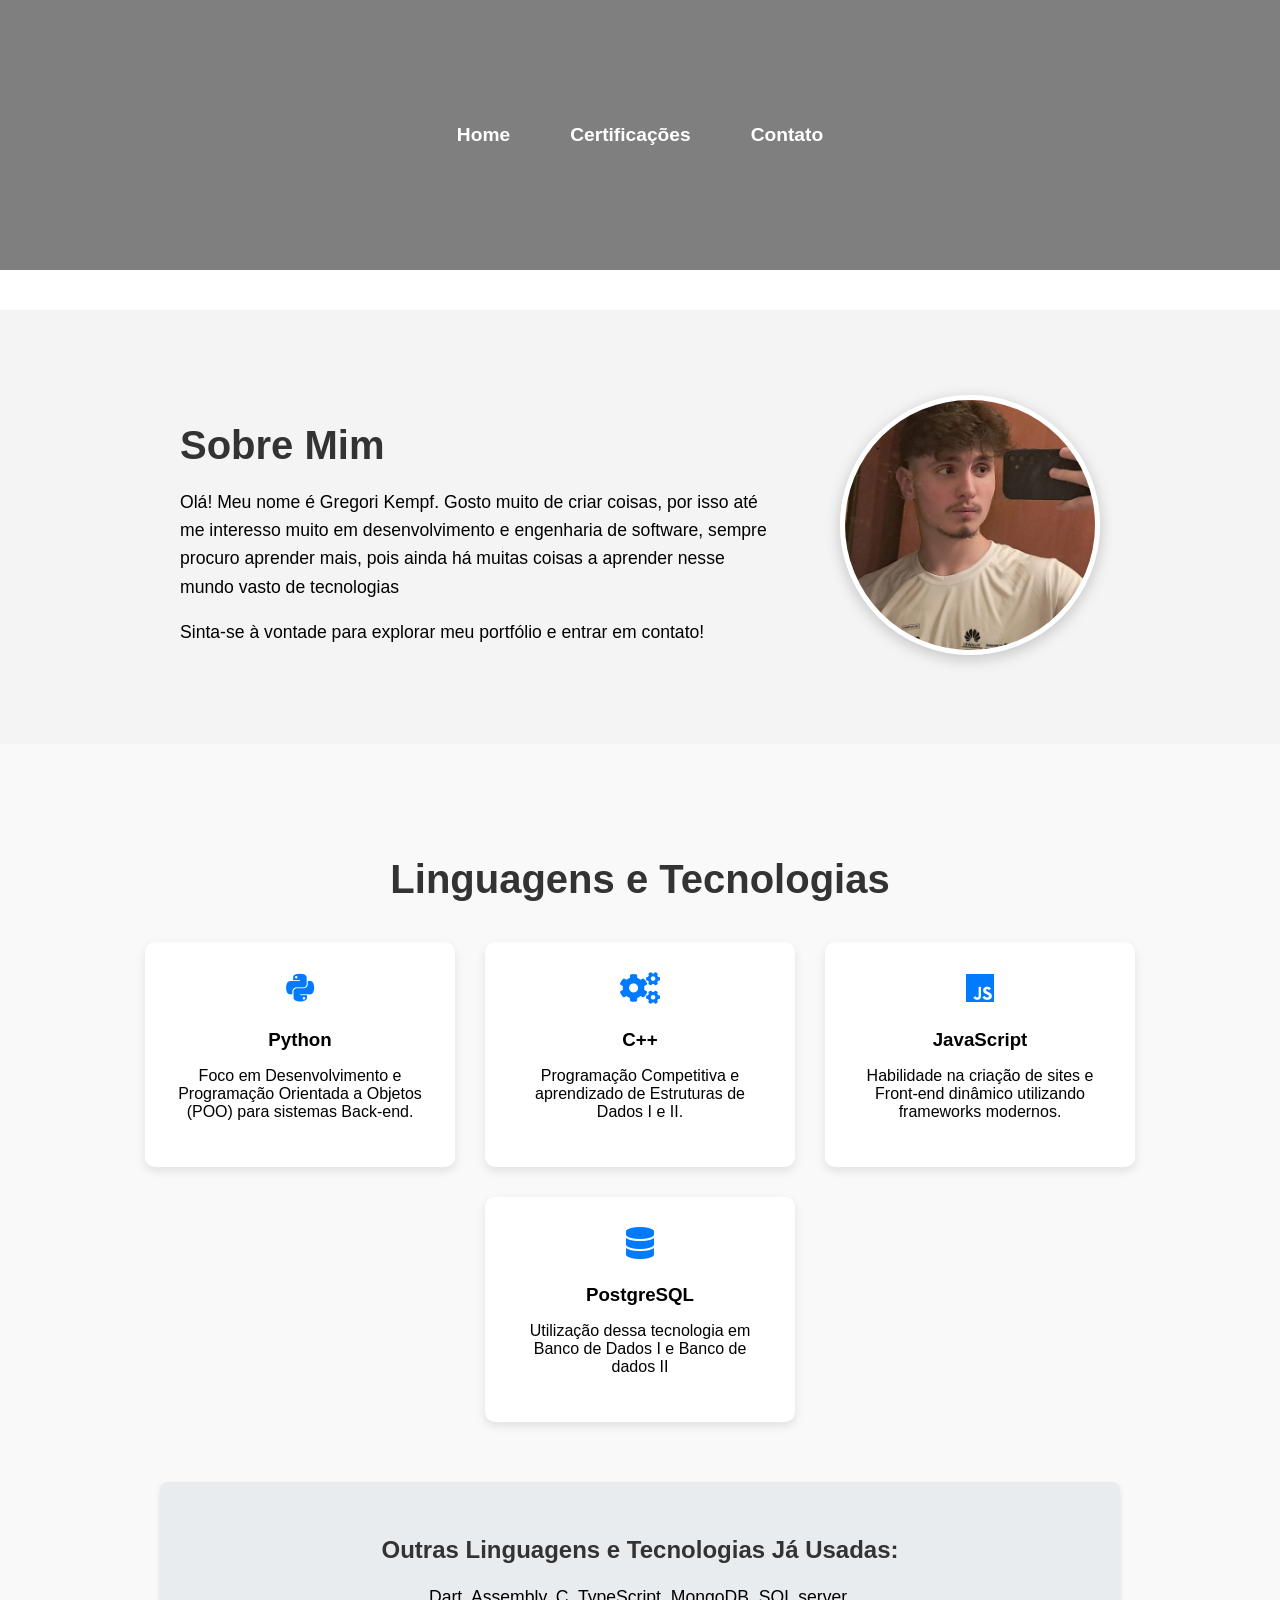
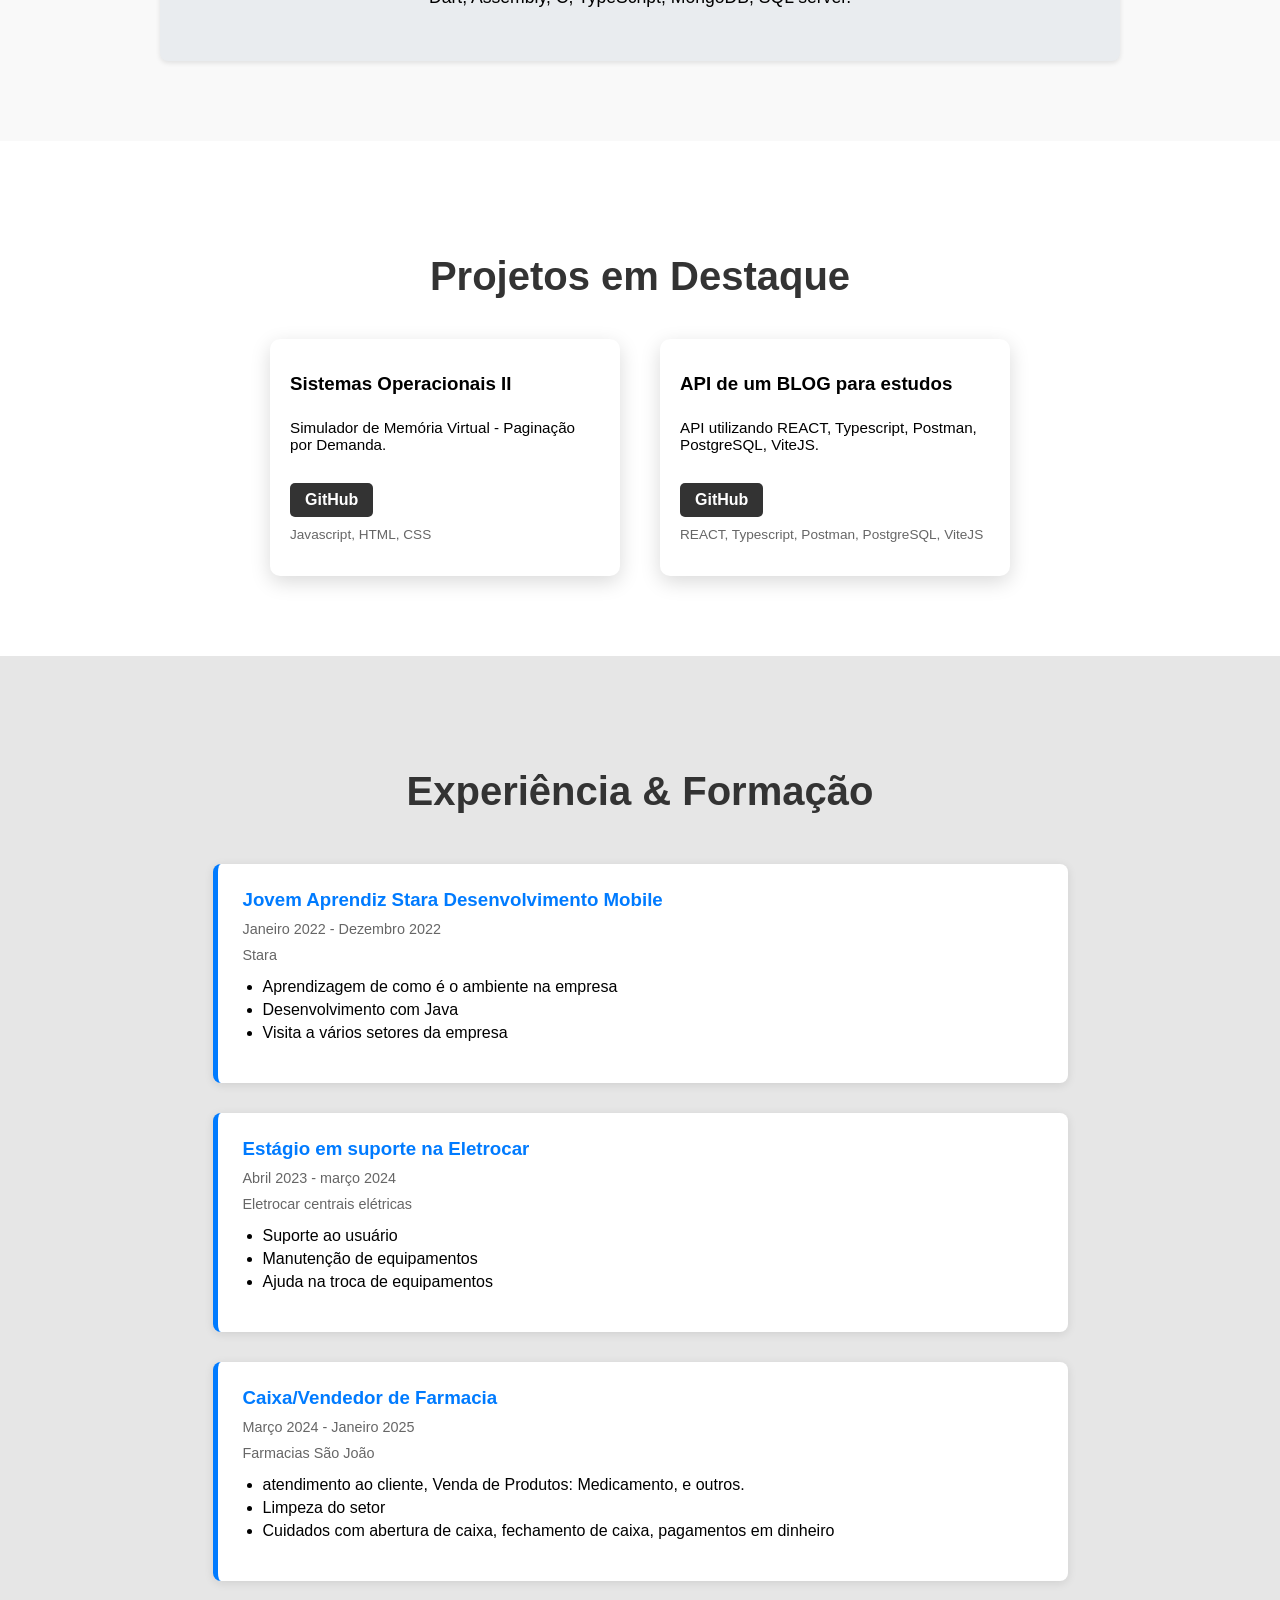
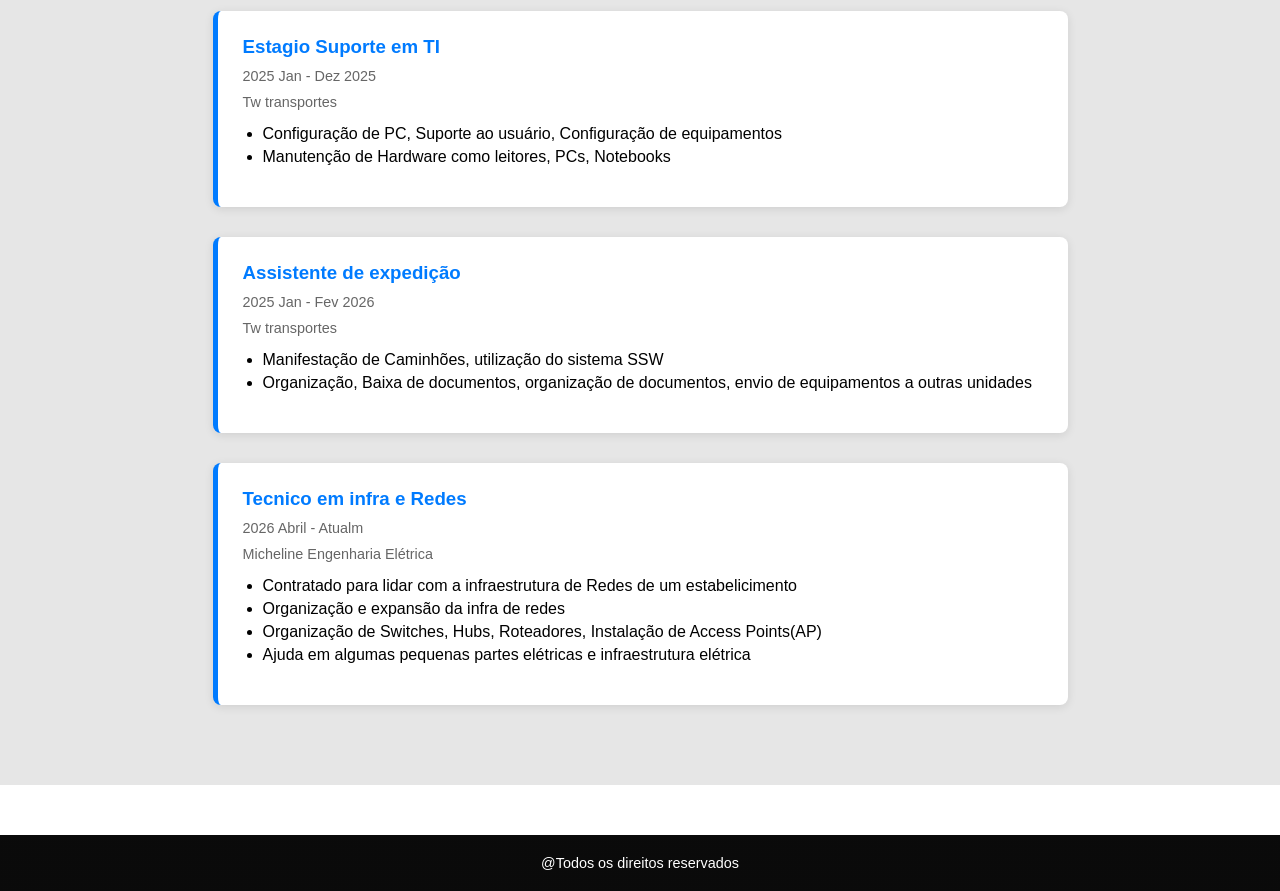
==== index.html @ 647cdd73 "Atualização do currículo" ====
<!DOCTYPE html>
<html lang="pt-br">
<head>
    <meta charset="UTF-8">
    <meta name="viewport" content="width=device-width, initial-scale=1.0">
    <link rel="stylesheet" href="style.css">
    <link rel="stylesheet" href="https://cdnjs.cloudflare.com/ajax/libs/font-awesome/5.15.4/css/all.min.css">
    <title>Gregori Kempf</title>
</head>
<body>
   <header>
    <a href="index.html">Home</a> 
    
    <a href="certificados.html">Certificações</a> 
    
    <a href="contato.html">Contato</a> 
</header>

        <section class="about-section">
        <div class="text-content">
            <h2>Sobre Mim</h2>
            <p>
                Olá! Meu nome é Gregori Kempf. Gosto muito de criar coisas, por isso até me interesso muito em desenvolvimento
                e engenharia de software, sempre procuro aprender mais, pois ainda há muitas coisas a aprender nesse mundo vasto de tecnologias
            </p>
            <p>
                Sinta-se à vontade para explorar meu portfólio e entrar em contato!
            </p>
        </div>
        <div class="image-content">
            <img src="images/me2.jpeg" alt="Foto de Gregori Kempf" class="profile-picture">
        </div>
        </section>



    <main>
        <main>
    <section id="skills-section">
    <h2>Linguagens e Tecnologias</h2>
    
    <div class="skills-grid">
        
        <div class="skill-card">
            <i class="fab fa-python fa-2x"></i>
            <h3>Python</h3>
            <p>Foco em Desenvolvimento e Programação Orientada a Objetos (POO) para sistemas Back-end.</p>
        </div>
        
        <div class="skill-card">
            <i class="fas fa-cogs fa-2x"></i> <h3>C++</h3>
            <p>Programação Competitiva e aprendizado de Estruturas de Dados I e II.</p>
        </div>
        
        <div class="skill-card">
            <i class="fab fa-js fa-2x"></i>
            <h3>JavaScript</h3>
            <p>Habilidade na criação de sites e Front-end dinâmico utilizando frameworks modernos.</p>
        </div>
        
        <div class="skill-card">
            <i class="fas fa-database fa-2x"></i>
            <h3>PostgreSQL</h3>
            <p>Utilização dessa tecnologia em Banco de Dados I e Banco de dados II</p>
        </div>
        
    </div>

    <div class="other-skills">
        <h3>Outras Linguagens e Tecnologias Já Usadas:</h3>
        <p>
            Dart, Assembly, C, TypeScript, MongoDB, SQL server.
        </p>
    </div>
    
</section>
    <section id="projects-section">
        <h2>Projetos em Destaque</h2>
        <div class="projects-container">
            <article class="project-card">
                
                <h3>Sistemas Operacionais II</h3>
                <p>Simulador de Memória Virtual - Paginação por Demanda.</p>
                <div class="project-links">
                    
                    <a href="https://github.com/GregKmpf/VirtualMemory_SO2.git" target="_blank" class="btn-repo">GitHub</a>
                </div>
                <p class="technologies">Javascript, HTML, CSS</p>
            </article>


            <article class="project-card">
                
                <h3>API de um BLOG para estudos</h3>
                <p>API utilizando REACT, Typescript, Postman, PostgreSQL, ViteJS.</p>
                <div class="project-links">

                    <a href="https://github.com/GregKmpf/Blog.git" target="_blank" class="btn-repo">GitHub</a>
                </div>
                <p class="technologies">REACT, Typescript, Postman, PostgreSQL, ViteJS</p>
            </article>



        </div>
    </section>

   <section id="experience-education">
    <h2>Experiência & Formação</h2>

    <div class="timeline">
        
        <div class="timeline-item">
            <h3>Jovem Aprendiz Stara Desenvolvimento Mobile</h3>
            <span class="period">Janeiro 2022 - Dezembro 2022</span>
            <span class="company">Stara</span>
            <ul>
                <li>Aprendizagem de como é o ambiente na empresa</li>
                <li>Desenvolvimento com Java</li>
                <li>Visita a vários setores da empresa</li>
            </ul>
        </div>

        <div class="timeline-item">
            <h3>Estágio em suporte na Eletrocar</h3>
            <span class="period">Abril 2023 - março 2024</span>
            <span class="company">Eletrocar centrais elétricas</span>
            <ul>
                <li>Suporte ao usuário</li>
                <li>Manutenção de equipamentos</li>
                <li>Ajuda na troca de equipamentos</li>
            </ul>
        </div>

        <div class="timeline-item">
            <h3>Caixa/Vendedor de Farmacia</h3>
            <span class="period">Março 2024 - Janeiro 2025</span>
            <span class="company">Farmacias São João</span>
            <ul>
                <li>atendimento ao cliente, Venda de Produtos: Medicamento, e outros.</li>
                <li>Limpeza do setor</li>
                <li>Cuidados com abertura de caixa, fechamento de caixa, pagamentos em dinheiro</li>
            </ul>
        </div>
        
        <div class="timeline-item">
            <h3>Estagio Suporte em TI</h3>
            <span class="period">2025 Jan - Dez 2025</span>
            <span class="company">Tw transportes</span>
            <ul>
                <li>Configuração de PC, Suporte ao usuário, Configuração de equipamentos</li>
                <li>Manutenção de Hardware como leitores, PCs, Notebooks</li>
            </ul>
        </div>

        <div class="timeline-item">
            <h3>Assistente de expedição</h3>
            <span class="period">2025 Jan - Fev 2026</span>
            <span class="company">Tw transportes</span>
            <ul>
                <li>Manifestação de Caminhões, utilização do sistema SSW</li>
                <li>Organização, Baixa de documentos, organização de documentos, envio de equipamentos a outras unidades</li>
            </ul>
        </div>
        <div class="timeline-item">
            <h3>Tecnico em infra e Redes</h3>
            <span class="period">2026 Abril - Atualm</span>
            <span class="company">Micheline Engenharia Elétrica</span>
            <ul>
                <li>Contratado para lidar com a infraestrutura de Redes de um estabelicimento</li>
                <li>Organização e expansão da infra de redes</li>
                <li>Organização de Switches, Hubs, Roteadores, Instalação de Access Points(AP)</li>
                <li>Ajuda em algumas pequenas partes elétricas e infraestrutura elétrica</li>
            </ul>
        </div>
        </div> 
    
        
    
        </section>
    <section id="footer">
         <p>@Todos os direitos reservados</p>

    </section>

    </main>
    </main>
</body>
</html>
---- style.css ----
/* Estilos gerais para a página */
body {
  margin: 0;
  padding: 0;
  font-family: sans-serif; /* Adicionado para uma fonte mais legível */
}

/* O header agora é o container da imagem */
header {
  /* Define a altura para 50% da altura da tela (viewport height) */
  height: 30vh;
  margin-bottom: 40px;

  /* As propriedades de imagem de fundo foram movidas para cá */
  background-image: linear-gradient(rgba(0, 0, 0, 0.5), rgba(0, 0, 0, 0.5)), url('./images/image1.jpg');
  background-size: cover;
  background-position: center;
  background-repeat: no-repeat;
  
  /* Usamos Flexbox para centralizar os links facilmente */
  display: flex;
  justify-content: center; /* Centraliza na horizontal */
  align-items: center;   /* Centraliza na vertical */
  gap: 30px; /* Adiciona um espaço entre os links */
}

/* Estilo para dar DESTAQUE aos links dentro do header */
header a {
  color: white; /* Branco tem mais contraste com o fundo escuro */
  text-decoration: none; /* Remove o sublinhado padrão */
  font-size: 1.2rem; /* Aumenta o tamanho da fonte */
  font-weight: bold; /* Deixa o texto em negrito */
  padding: 10px 15px; /* Adiciona espaçamento interno para facilitar o clique */
  border-radius: 5px; /* Arredonda as bordas */
  transition: background-color 0.3s ease; /* Efeito suave para o hover */
}

/* Efeito ao passar o mouse sobre o link */
header a:hover {
  background-color: rgba(255, 255, 255, 0.2); /* Cria um leve destaque no fundo */
}

/*----------------------------------------*\

/* --- Seção Sobre Mim --- */

.about-section {
  display: flex; /* ATIVA O FLEXBOX: cria o layout de colunas */
  align-items: center; /* Alinha o texto e a imagem verticalmente no centro */
  justify-content: center; /* Centraliza o conteúdo na página */
  gap: 60px; /* Espaço entre o texto e a imagem */
  
  padding: 80px 40px; /* Espaçamento interno (cima/baixo e lados) */
  background-color: #f4f4f4; /* Uma cor de fundo suave para a seção */
  max-width: 1200px; /* Largura máxima para não ficar muito largo em telas grandes */
  margin: 0 auto; /* Centraliza a seção na tela */
}

/* Coluna da esquerda (texto) */
.text-content {
  flex: 1; /* Permite que a coluna de texto cresça e ocupe o espaço disponível */
  max-width: 600px; /* Largura máxima para o texto não ficar muito longo */
}

.text-content h2 {
  font-size: 2.5rem; /* Tamanho grande para o título */
  margin-bottom: 20px; /* Espaço abaixo do título */
}

.text-content p {
  font-size: 1.1rem; /* Tamanho de fonte confortável para leitura */
  line-height: 1.6; /* Espaçamento entre as linhas */
}

/* Coluna da direita (imagem) */
.image-content {
  flex-shrink: 0; /* Impede que a imagem encolha */
}

/* O estilo que cria o CÍRCULO */
.profile-picture {
  width: 250px;  /* Largura da imagem */
  height: 250px; /* Altura da imagem (igual à largura para formar um quadrado) */
  
  border-radius: 50%; /* A MÁGICA: transforma o quadrado em um círculo perfeito */
  
  object-fit: cover; /* Garante que a foto preencha o círculo sem distorcer */
  
  border: 5px solid white; /* Borda branca para destacar a foto */
  box-shadow: 0 4px 15px rgba(0, 0, 0, 0.2); /* Sombra suave para dar profundidade */
}


/* --- Responsividade para Celulares --- */
/* Quando a tela for menor que 768px (tablets e celulares) */
@media (max-width: 768px) {
  .about-section {
    flex-direction: column; /* As colunas ficam uma em cima da outra */
    text-align: center; /* Centraliza o texto */
    gap: 40px;
  }
}


/* --- Estilos Comuns para Seções Principais --- */
#skills-section,
#projects-section,
#experience-education {
    padding: 80px 40px;
    max-width: 1200px;
    margin: 0 auto;
    text-align: center; /* Centraliza títulos e alguns elementos */
}

h2 {
    font-size: 2.5rem;
    margin-bottom: 40px;
    color: #333;
}

/* Cor de fundo diferente para melhor contraste */
#skills-section {
    background-color: #f9f9f9; 
}
#experience-education {
    background-color: #e6e6e6;
}



/* --- Seção de Habilidades --- */
.skills-grid {
    display: flex;
    flex-wrap: wrap; /* Permite que os cards quebrem a linha */
    justify-content: center;
    gap: 30px;
}

.skill-card {
    background-color: white;
    padding: 30px;
    border-radius: 10px;
    box-shadow: 0 4px 10px rgba(0, 0, 0, 0.1);
    width: 250px;
    transition: transform 0.3s ease;
}

.skill-card:hover {
    transform: translateY(-5px); /* Efeito sutil ao passar o mouse */
}

.skill-card i {
    color: #007bff; /* Cor de destaque para os ícones */
    margin-bottom: 15px;
}

.skill-card h3 {
    margin: 10px 0;
}



/* --- Seção de Projetos --- */
.projects-container {
    display: flex;
    justify-content: center;
    gap: 40px;
    flex-wrap: wrap;
}

.project-card {
    background-color: white;
    border-radius: 10px;
    box-shadow: 0 6px 20px rgba(0, 0, 0, 0.15);
    width: 350px;
    text-align: left;
    overflow: hidden; /* Garante que a imagem se ajuste ao raio */
}

.project-card img {
    width: 100%;
    height: 200px;
    object-fit: cover;
}

.project-card h3 {
    padding: 15px 20px 5px;
}

.project-card p {
    padding: 0 20px;
    font-size: 0.95rem;
}

.project-links {
    padding: 15px 20px;
    display: flex;
    gap: 15px;
}

.btn-demo, .btn-repo {
    text-decoration: none;
    padding: 8px 15px;
    border-radius: 5px;
    font-weight: bold;
    transition: background-color 0.3s ease;
}

.btn-demo {
    background-color: #007bff;
    color: white;
}

.btn-repo {
    background-color: #333;
    color: white;
}

.btn-demo:hover {
    background-color: #0056b3;
}
.btn-repo:hover {
    background-color: #555;
}

.technologies {
    font-size: 0.85rem !important;
    color: #666;
    margin-top: -5px;
    padding-bottom: 20px !important;
}



/* --- Seção de Experiência e Educação (Timeline) --- */
#experience-education h2 {
    margin-bottom: 50px;
}

.timeline {
    text-align: left;
    display: flex;
    flex-direction: column;
    align-items: center;
    gap: 30px;
    padding: 0 20px;
}

.timeline-item {
    background-color: white;
    padding: 25px;
    border-left: 5px solid #007bff; /* Linha de destaque */
    border-radius: 8px;
    box-shadow: 0 2px 10px rgba(0, 0, 0, 0.1);
    max-width: 800px;
    width: 100%;
}

.timeline-item h3 {
    margin: 0 0 10px 0;
    color: #007bff;
}

.timeline-item .period,
.timeline-item .company {
    display: block;
    font-size: 0.9rem;
    color: #666;
    margin-bottom: 10px;
}

.timeline-item ul {
    list-style: disc;
    padding-left: 20px;
    margin-top: 15px;
}

.timeline-item ul li {
    margin-bottom: 5px;
}

/* --- Ajustes de Responsividade para as Novas Seções --- */
@media (max-width: 768px) {
    /* Diminui o espaçamento em telas menores */
    #skills-section,
    #projects-section,
    #experience-education {
        padding: 60px 20px;
    }

    /* Permite que cards de habilidades fiquem em colunas simples */
    .skill-card {
        width: 100%; /* Ocupa a largura total */
    }

    /* Cards de projeto ficam em coluna simples */
    .projects-container {
        flex-direction: column;
        gap: 30px;
    }
    .project-card {
        width: 100%;
    }
}

/* --- Estilos do Rodapé --- */
#footer {
  width: 100%;
  /* CORRIGIDO: Use background-image para gradientes. */
  background-image: linear-gradient(rgba(0, 0, 0, 0.8), rgba(0, 0, 0, 0.8)); 
  
  /* Cor de fallback caso o gradiente não carregue */
  background-color: #333; 

  color: white; /* Define a cor do texto como branco para contraste */
  text-align: center; /* Centraliza o texto */
  padding: 20px 0; /* Adiciona espaçamento vertical */
  margin-top: 50px; /* Adiciona um espaço acima do rodapé para separação */
  font-size: 0.9rem;
}

#footer p {
    margin: 0; /* Remove a margem padrão do parágrafo dentro do rodapé */
}

/* --- Estilos para a Subseção de Outras Habilidades --- */
.other-skills {
    margin-top: 60px;
    padding: 30px;
    background-color: #e9ecef; /* Um fundo sutil para destacar a lista */
    border-radius: 8px;
    text-align: center;
    max-width: 900px;
    margin-left: auto;
    margin-right: auto;
    box-shadow: 0 2px 5px rgba(0, 0, 0, 0.1);
}

.other-skills h3 {
    font-size: 1.5rem;
    color: #333;
    margin-bottom: 15px;
}

.other-skills p {
    font-size: 1.1rem;
    line-height: 1.8;
}
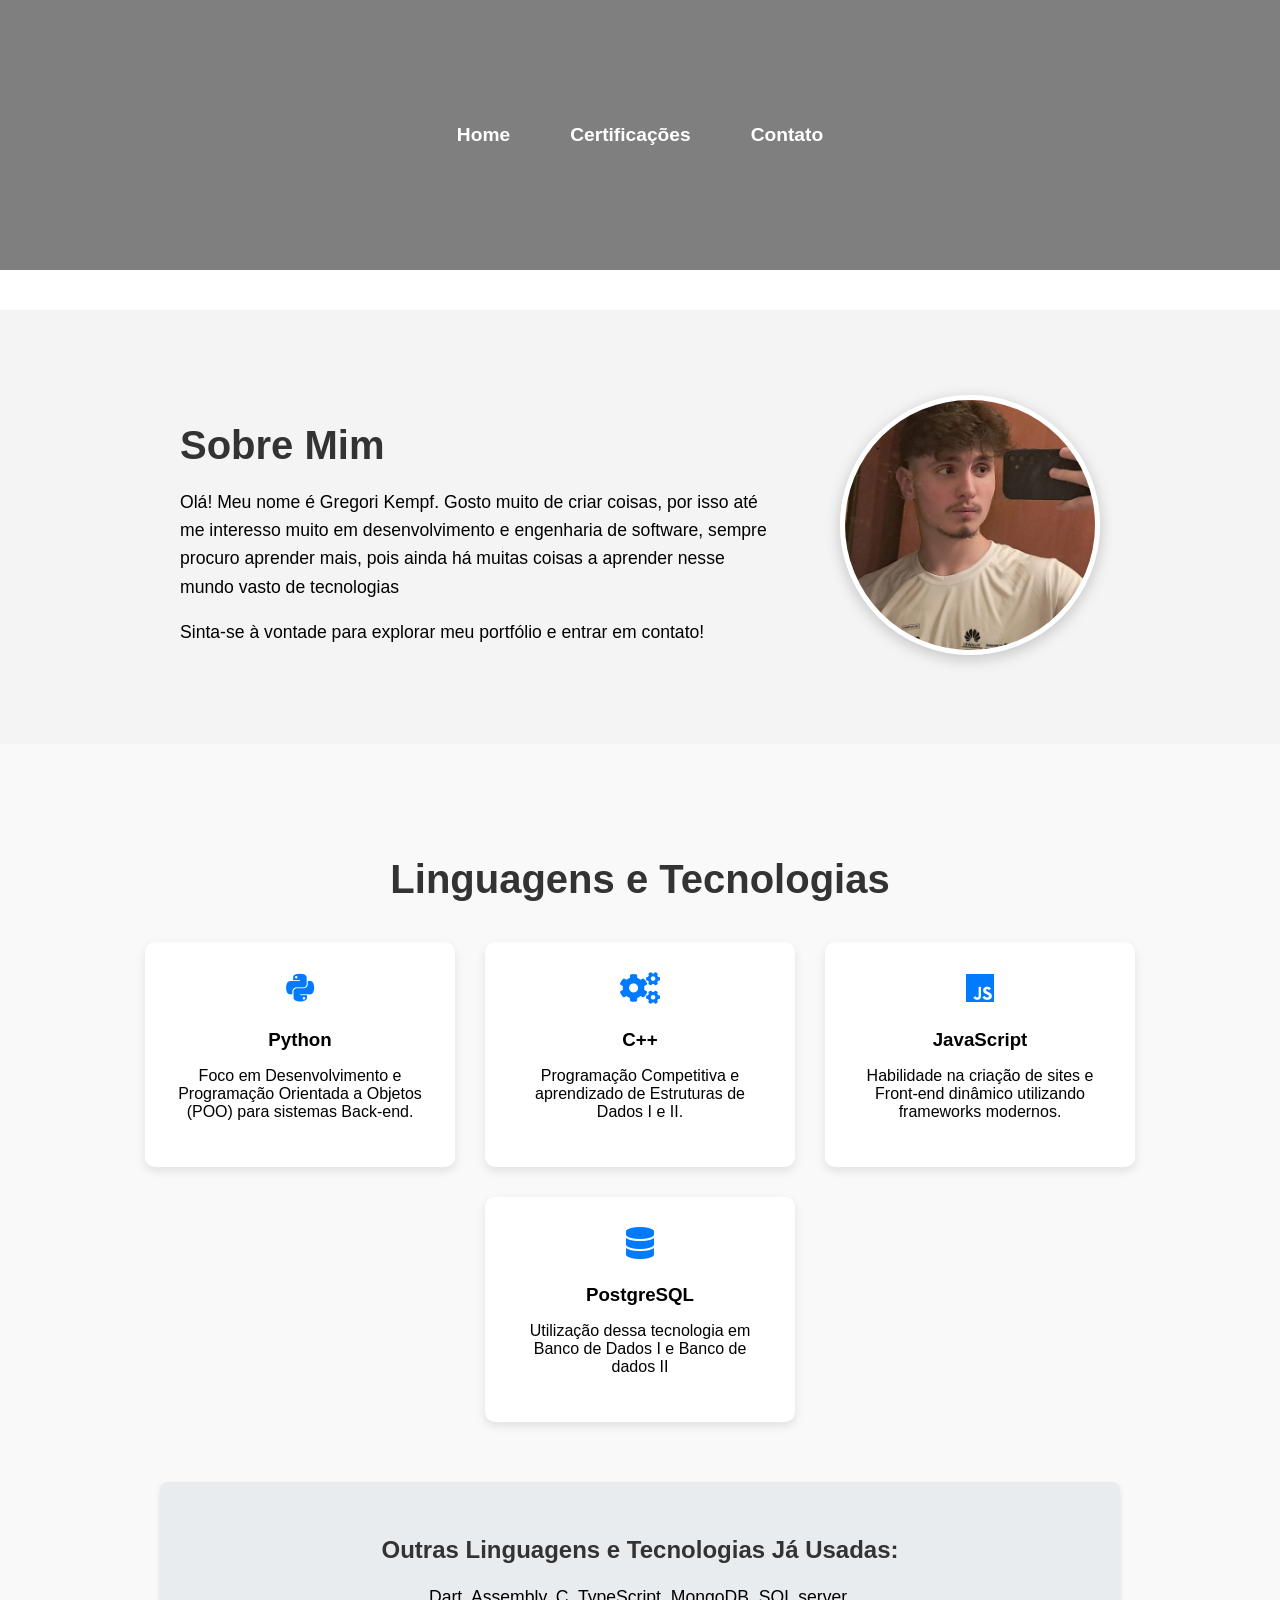
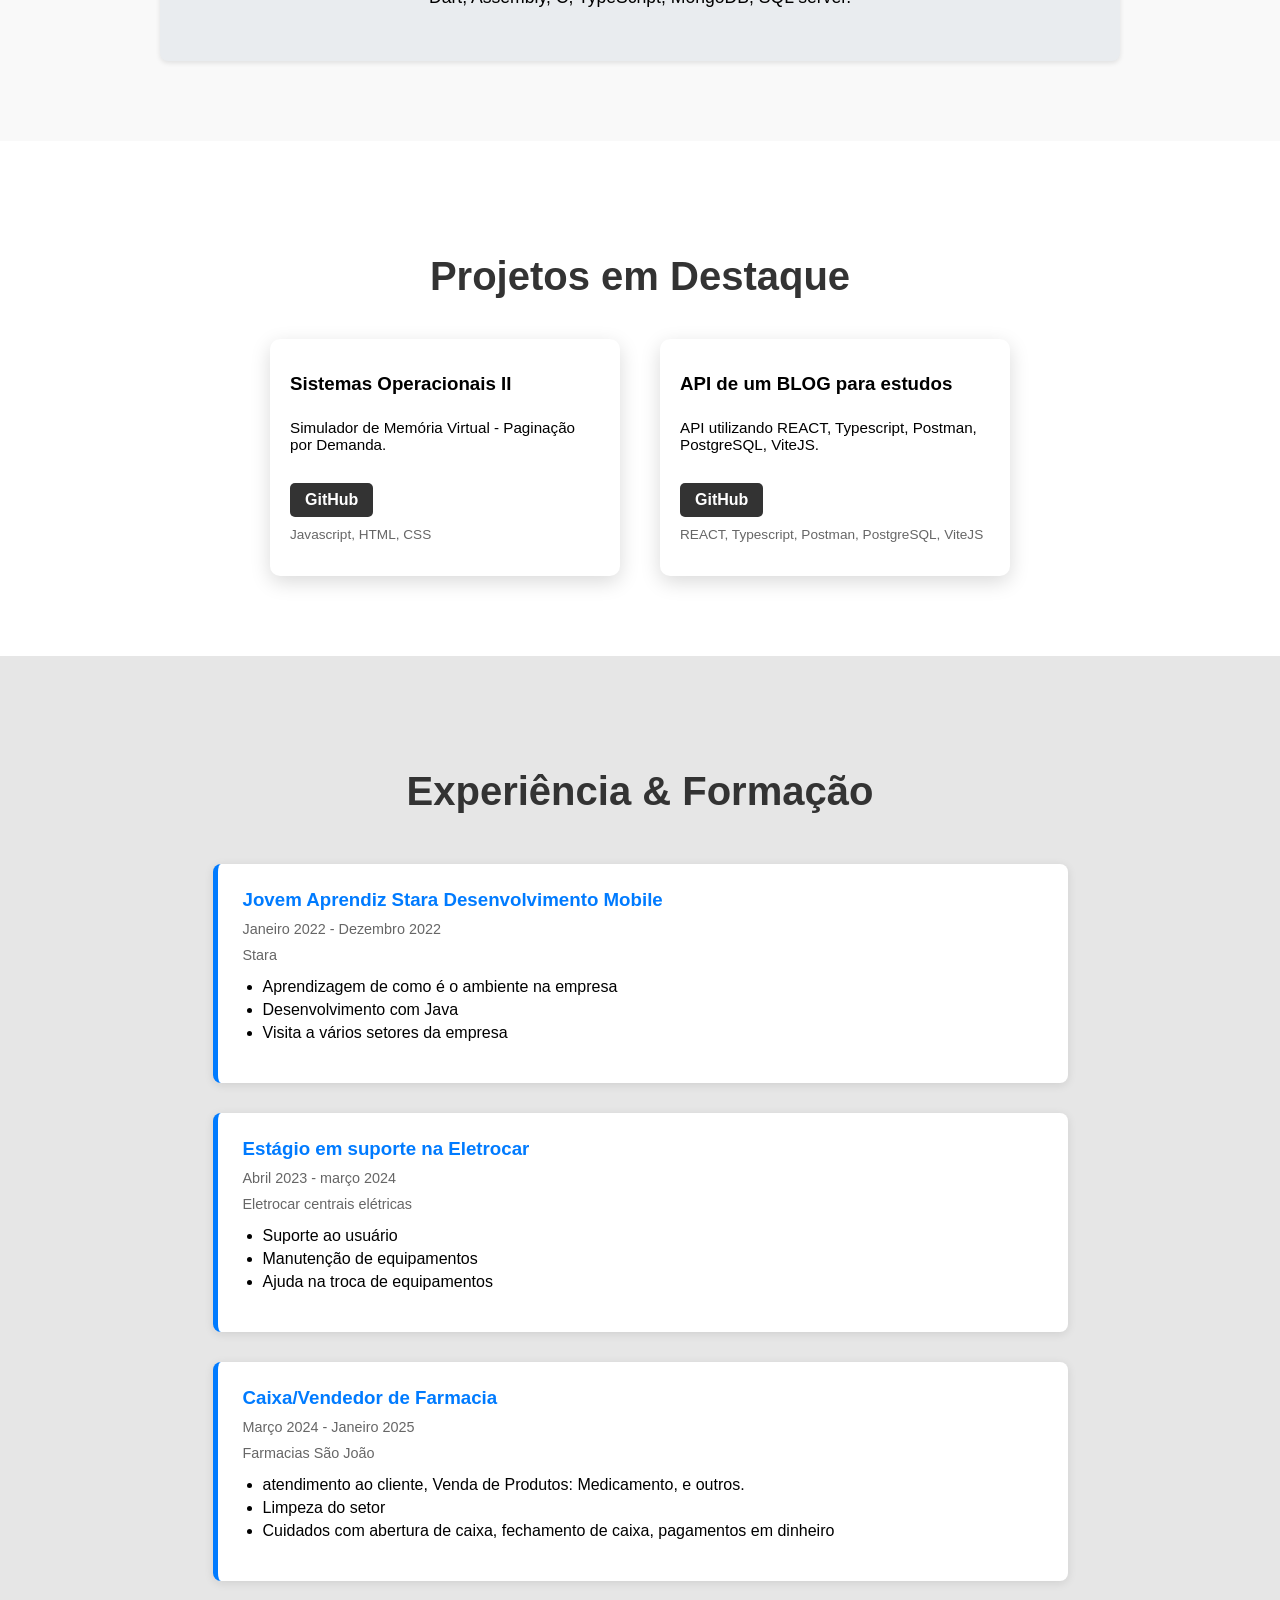
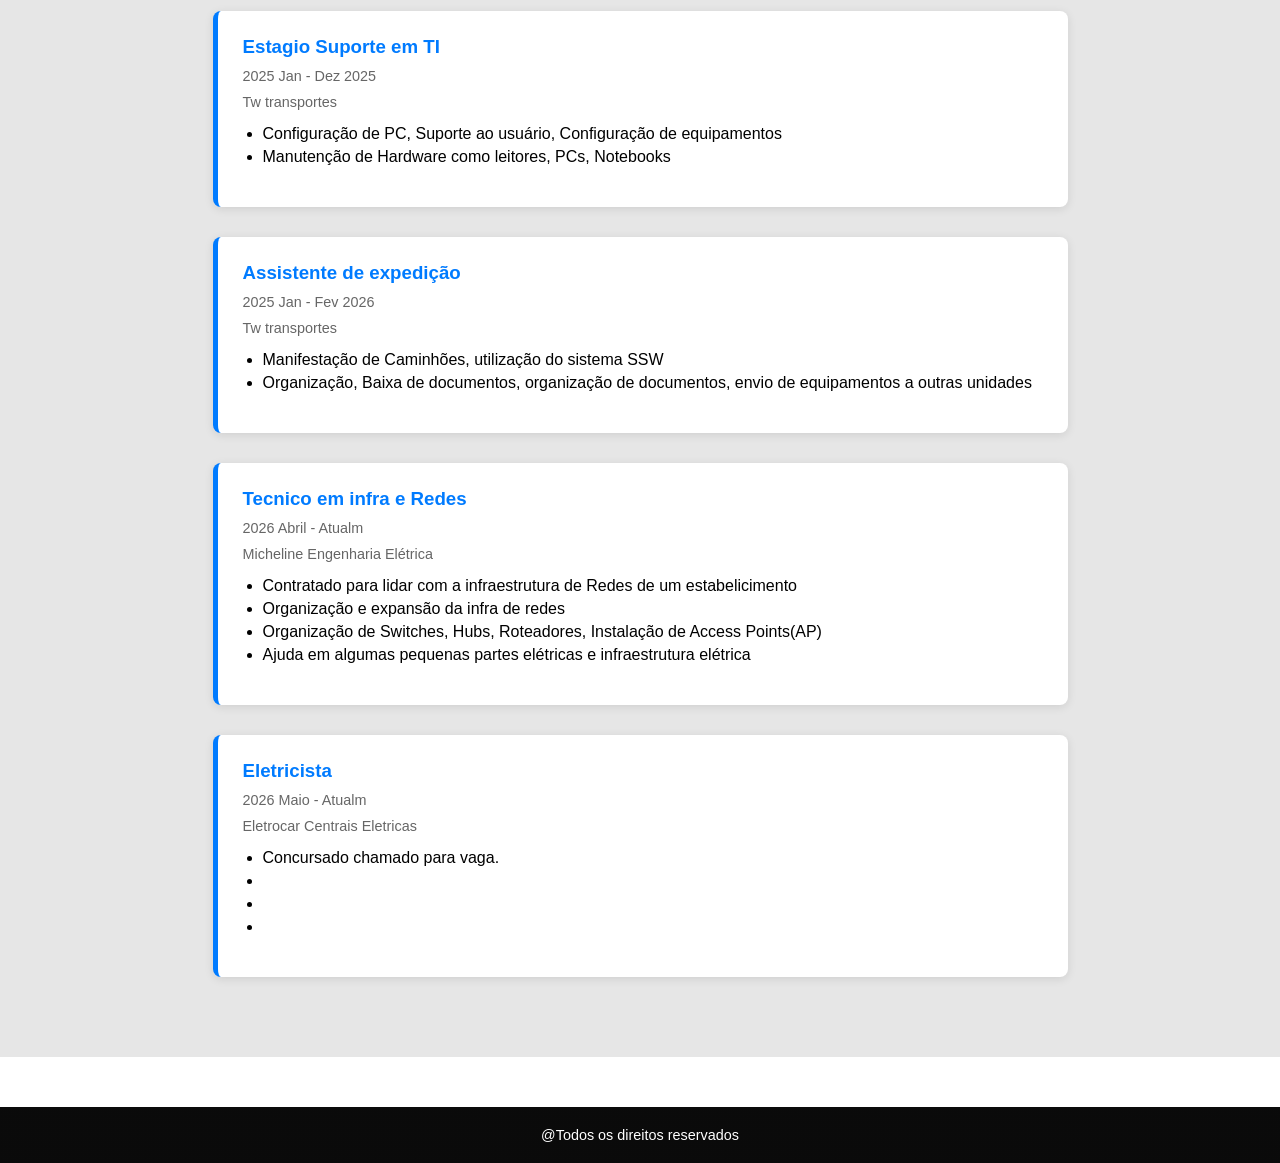
==== commit c187409e: "Atualizações de currículo" ====
--- a/index.html
+++ b/index.html
@@ -173,6 +173,17 @@
                 <li>Ajuda em algumas pequenas partes elétricas e infraestrutura elétrica</li>
             </ul>
         </div>
+        <div class="timeline-item">
+            <h3>Eletricista</h3>
+            <span class="period">2026 Maio - Atualm</span>
+            <span class="company">Eletrocar Centrais Eletricas</span>
+            <ul>
+                <li>Concursado chamado para vaga.</li>
+                <li></li>
+                <li></li>
+                <li></li>
+            </ul>
+        </div>
         </div> 
     
         
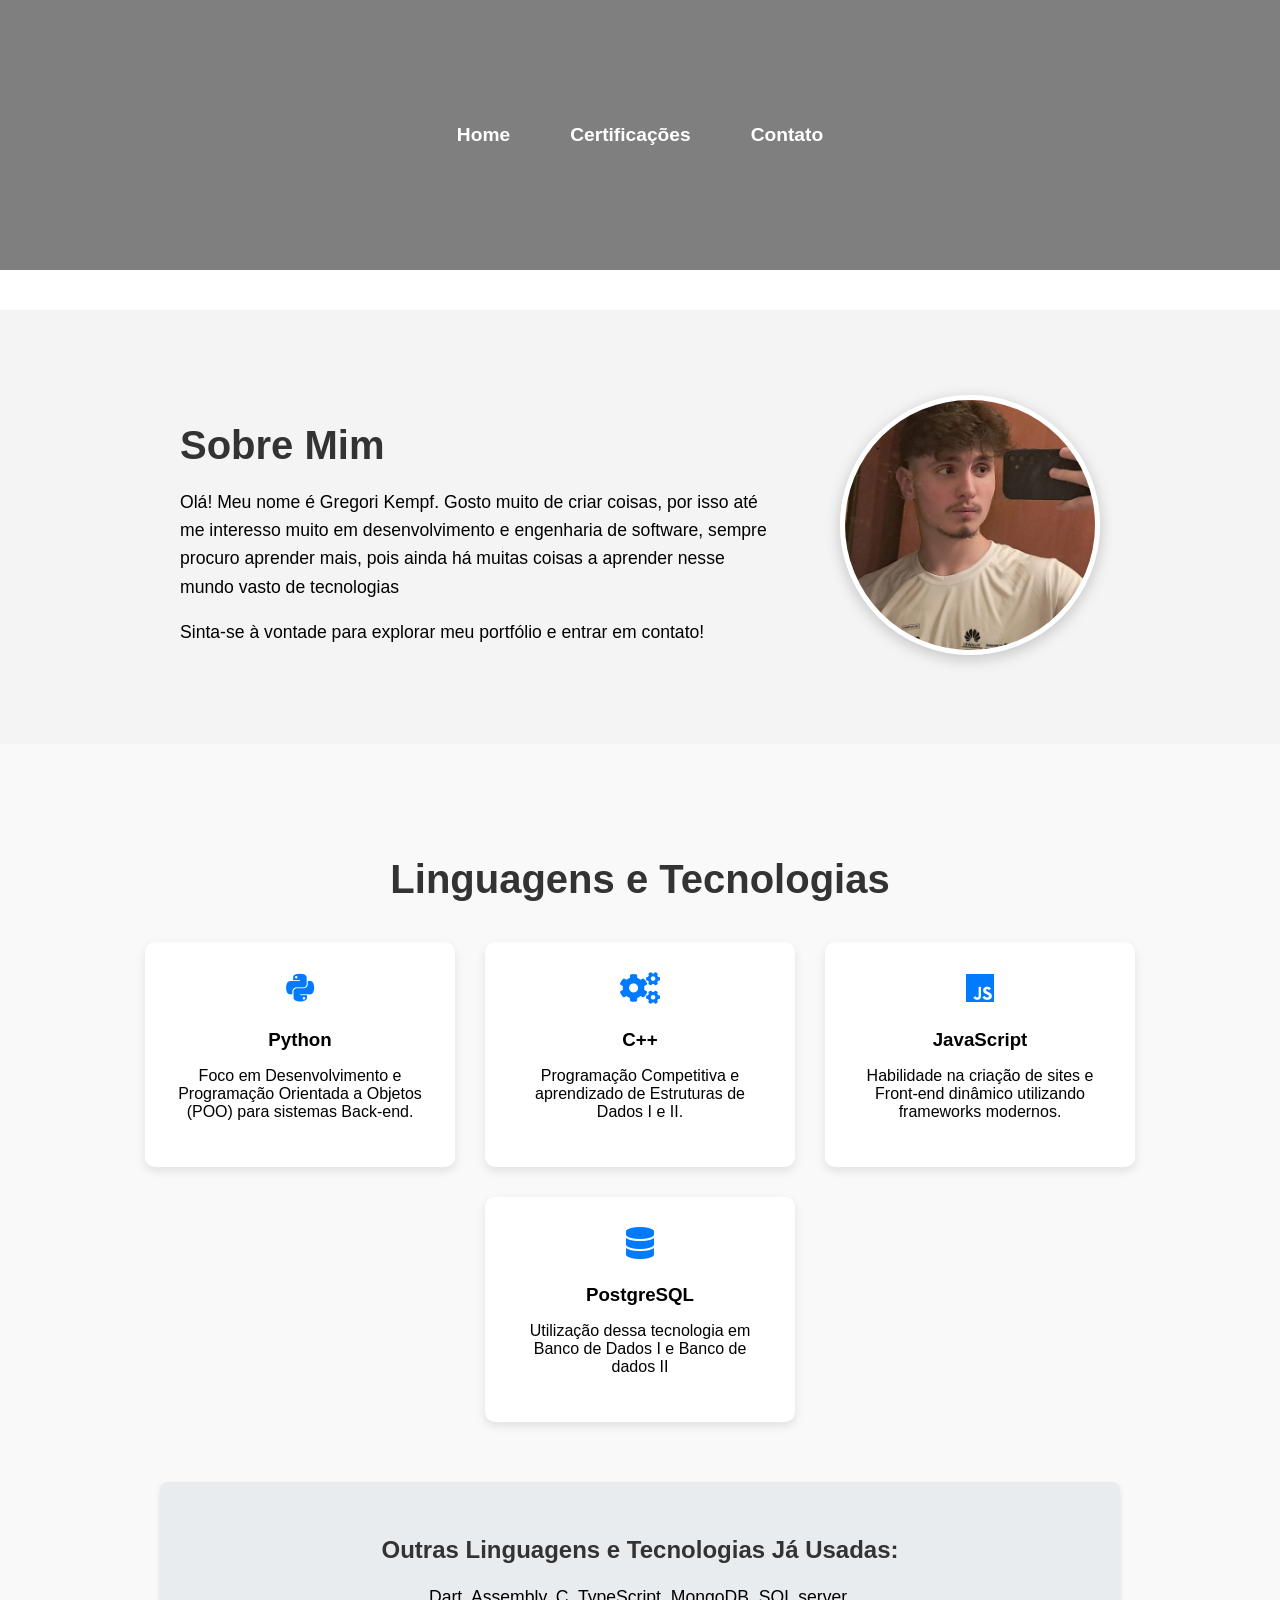
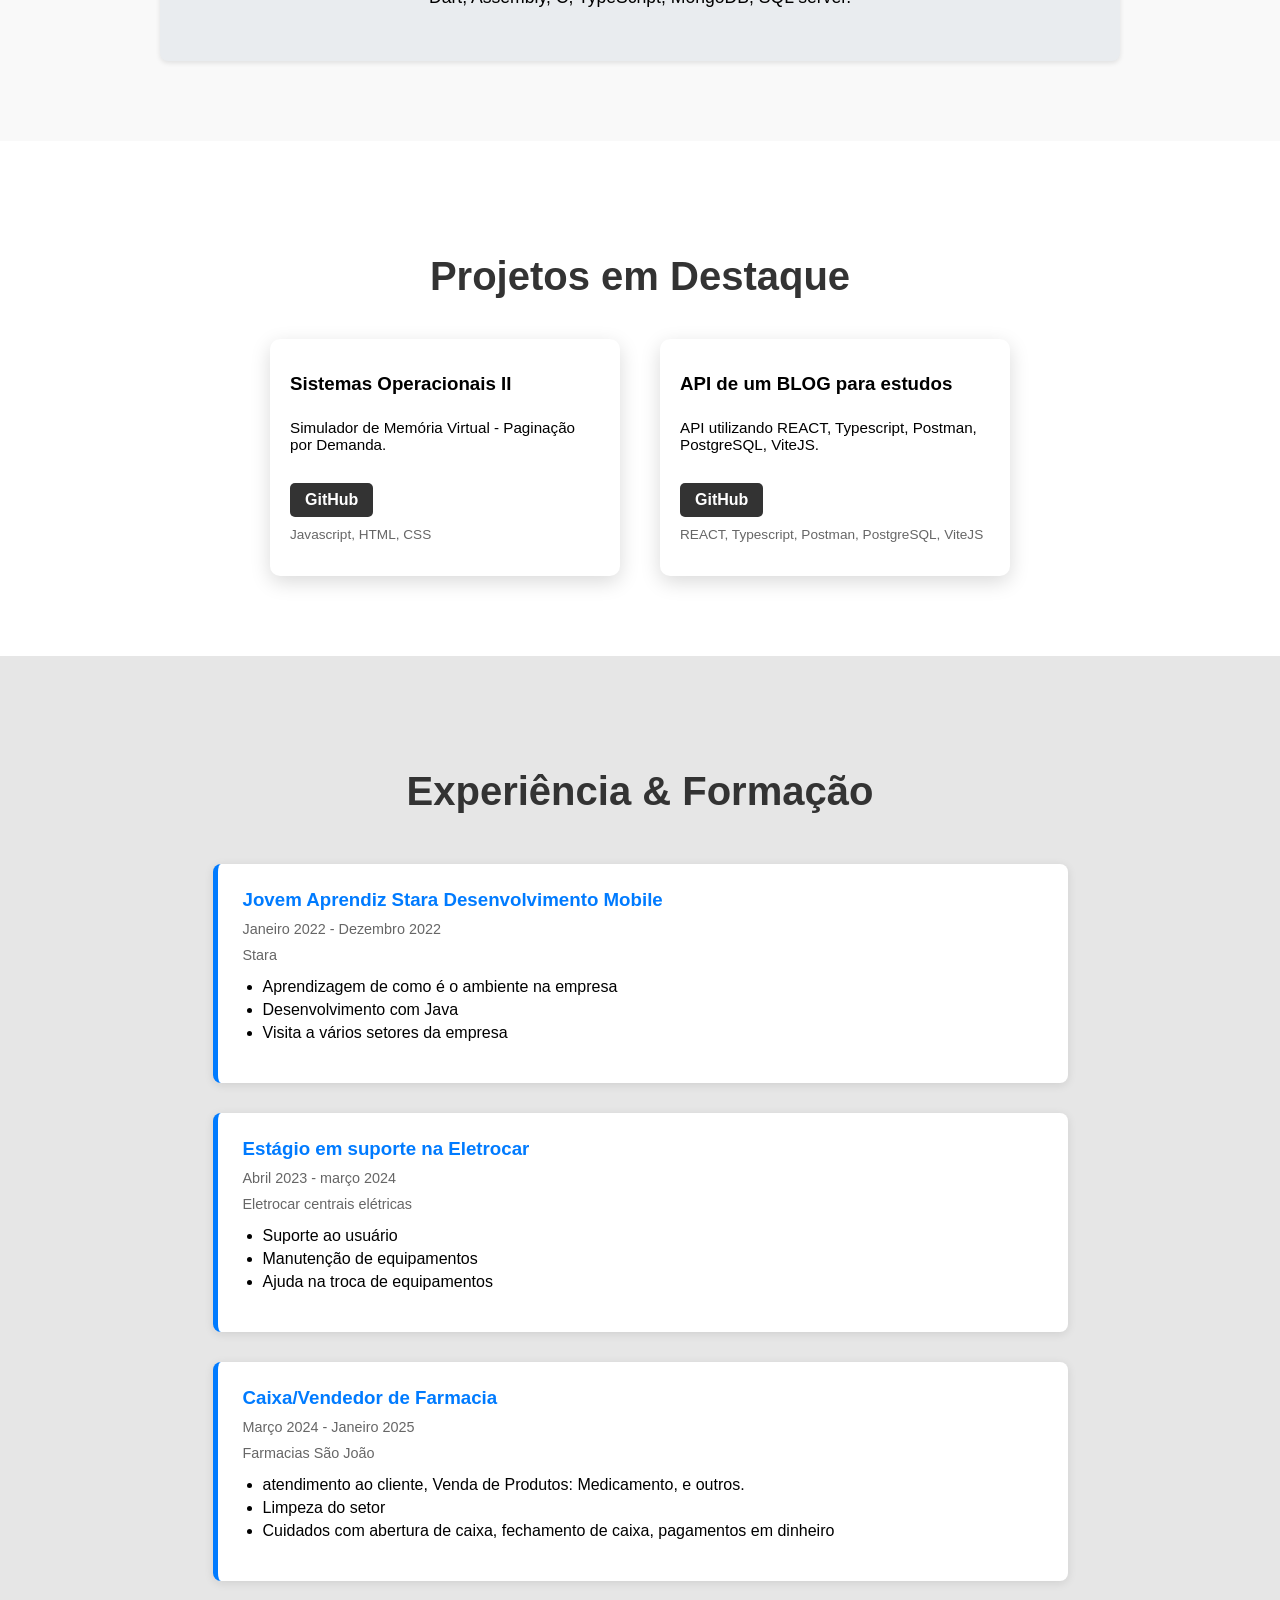
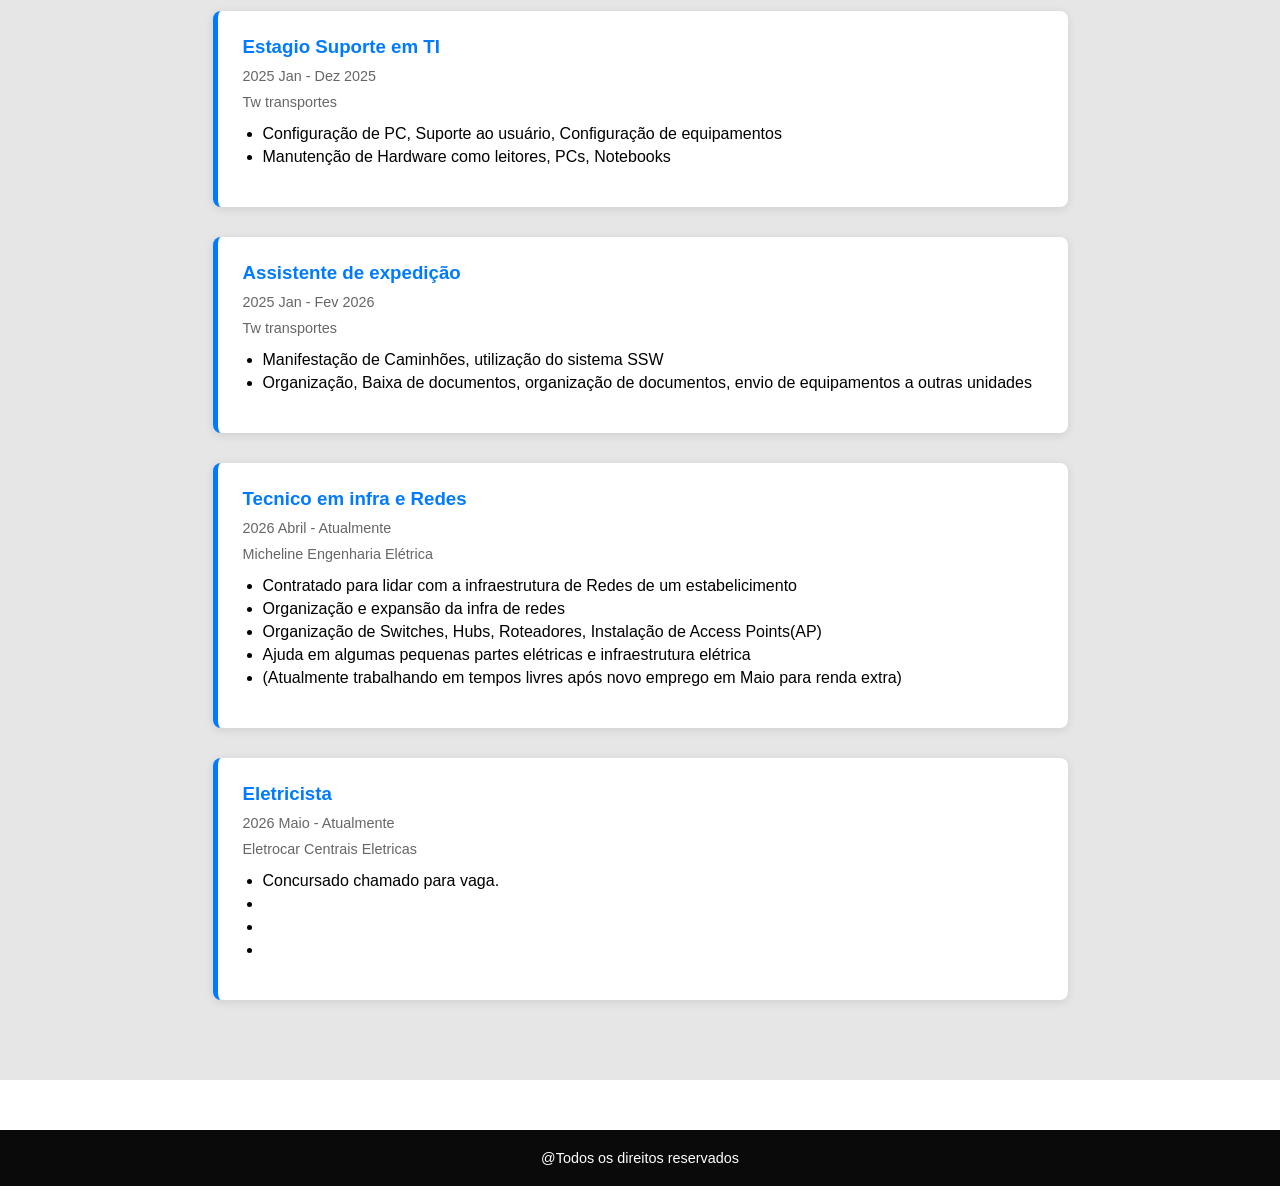
==== commit b03a5101: "Atualizações de currículo" ====
--- a/index.html
+++ b/index.html
@@ -164,18 +164,19 @@
         </div>
         <div class="timeline-item">
             <h3>Tecnico em infra e Redes</h3>
-            <span class="period">2026 Abril - Atualm</span>
+            <span class="period">2026 Abril - Atualmente</span>
             <span class="company">Micheline Engenharia Elétrica</span>
             <ul>
                 <li>Contratado para lidar com a infraestrutura de Redes de um estabelicimento</li>
                 <li>Organização e expansão da infra de redes</li>
                 <li>Organização de Switches, Hubs, Roteadores, Instalação de Access Points(AP)</li>
                 <li>Ajuda em algumas pequenas partes elétricas e infraestrutura elétrica</li>
+                <li>(Atualmente trabalhando em tempos livres após novo emprego em Maio para renda extra)</li>
             </ul>
         </div>
         <div class="timeline-item">
             <h3>Eletricista</h3>
-            <span class="period">2026 Maio - Atualm</span>
+            <span class="period">2026 Maio - Atualmente</span>
             <span class="company">Eletrocar Centrais Eletricas</span>
             <ul>
                 <li>Concursado chamado para vaga.</li>
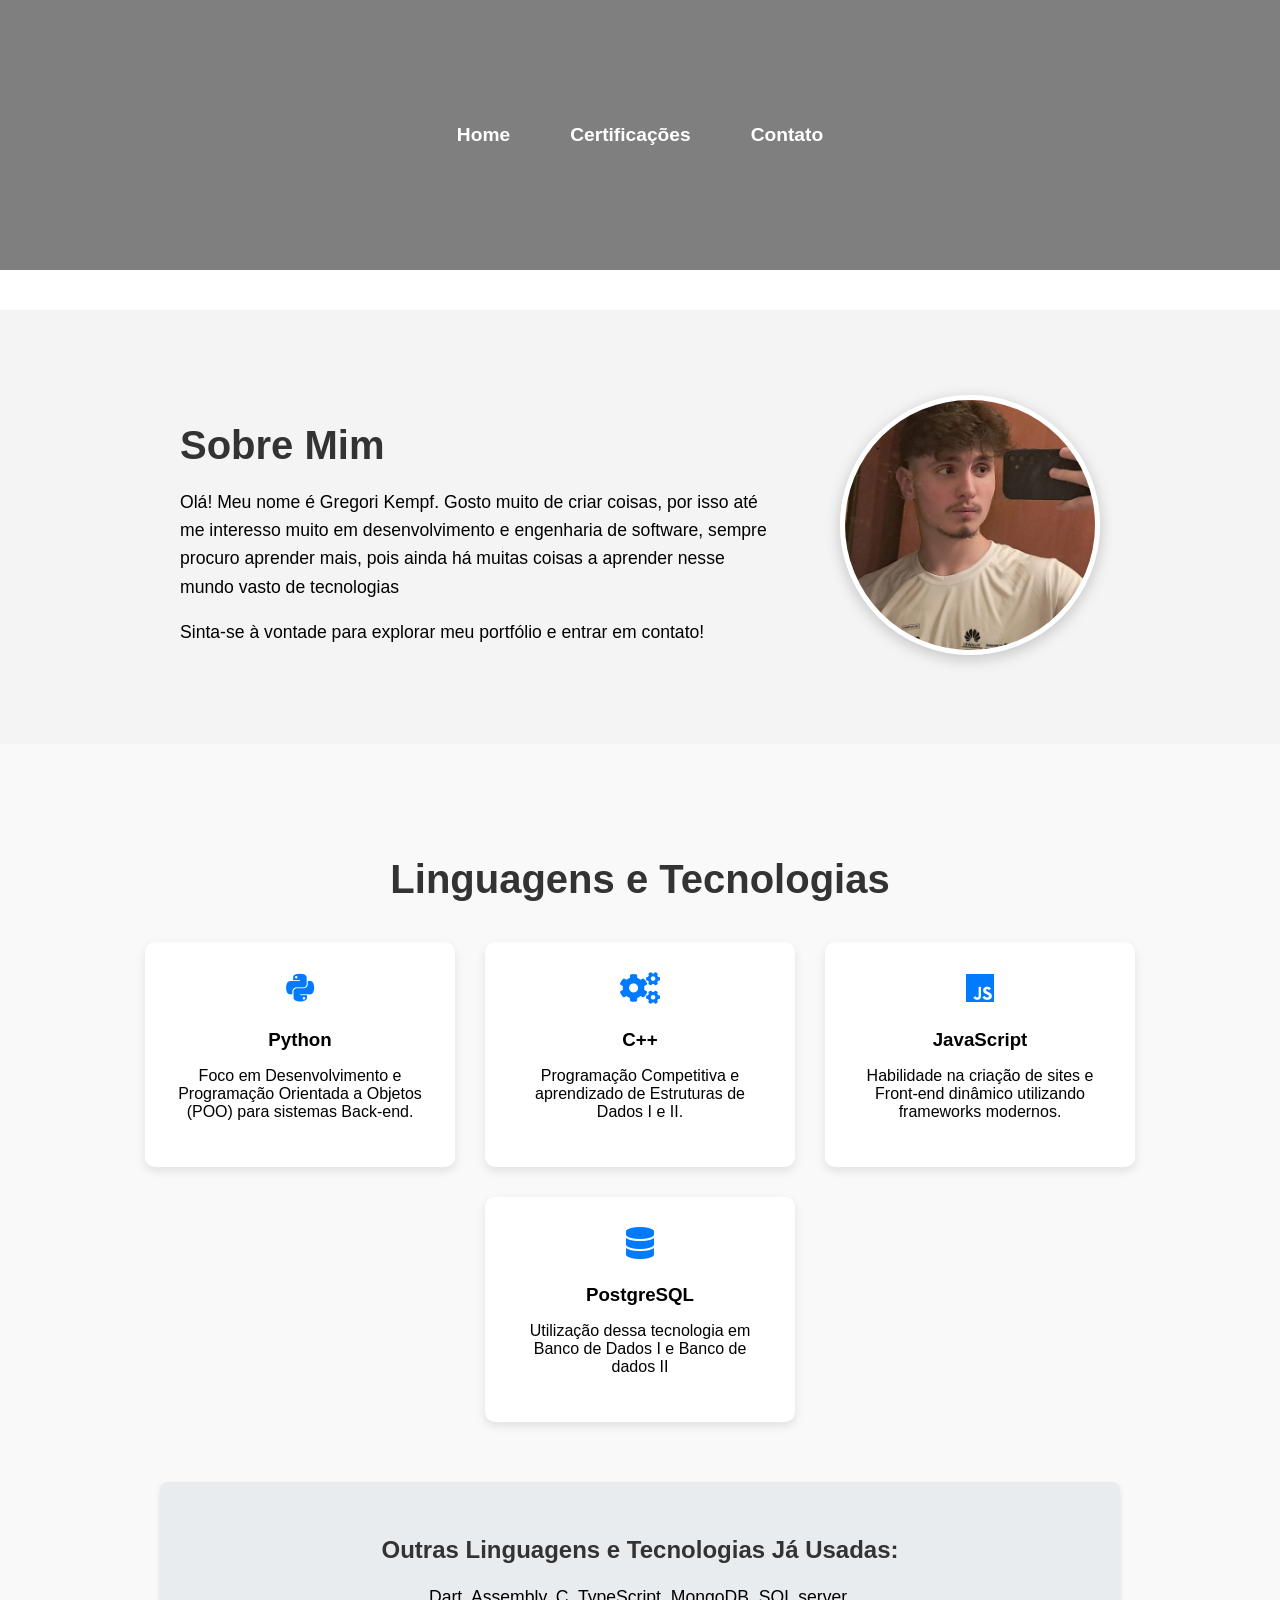
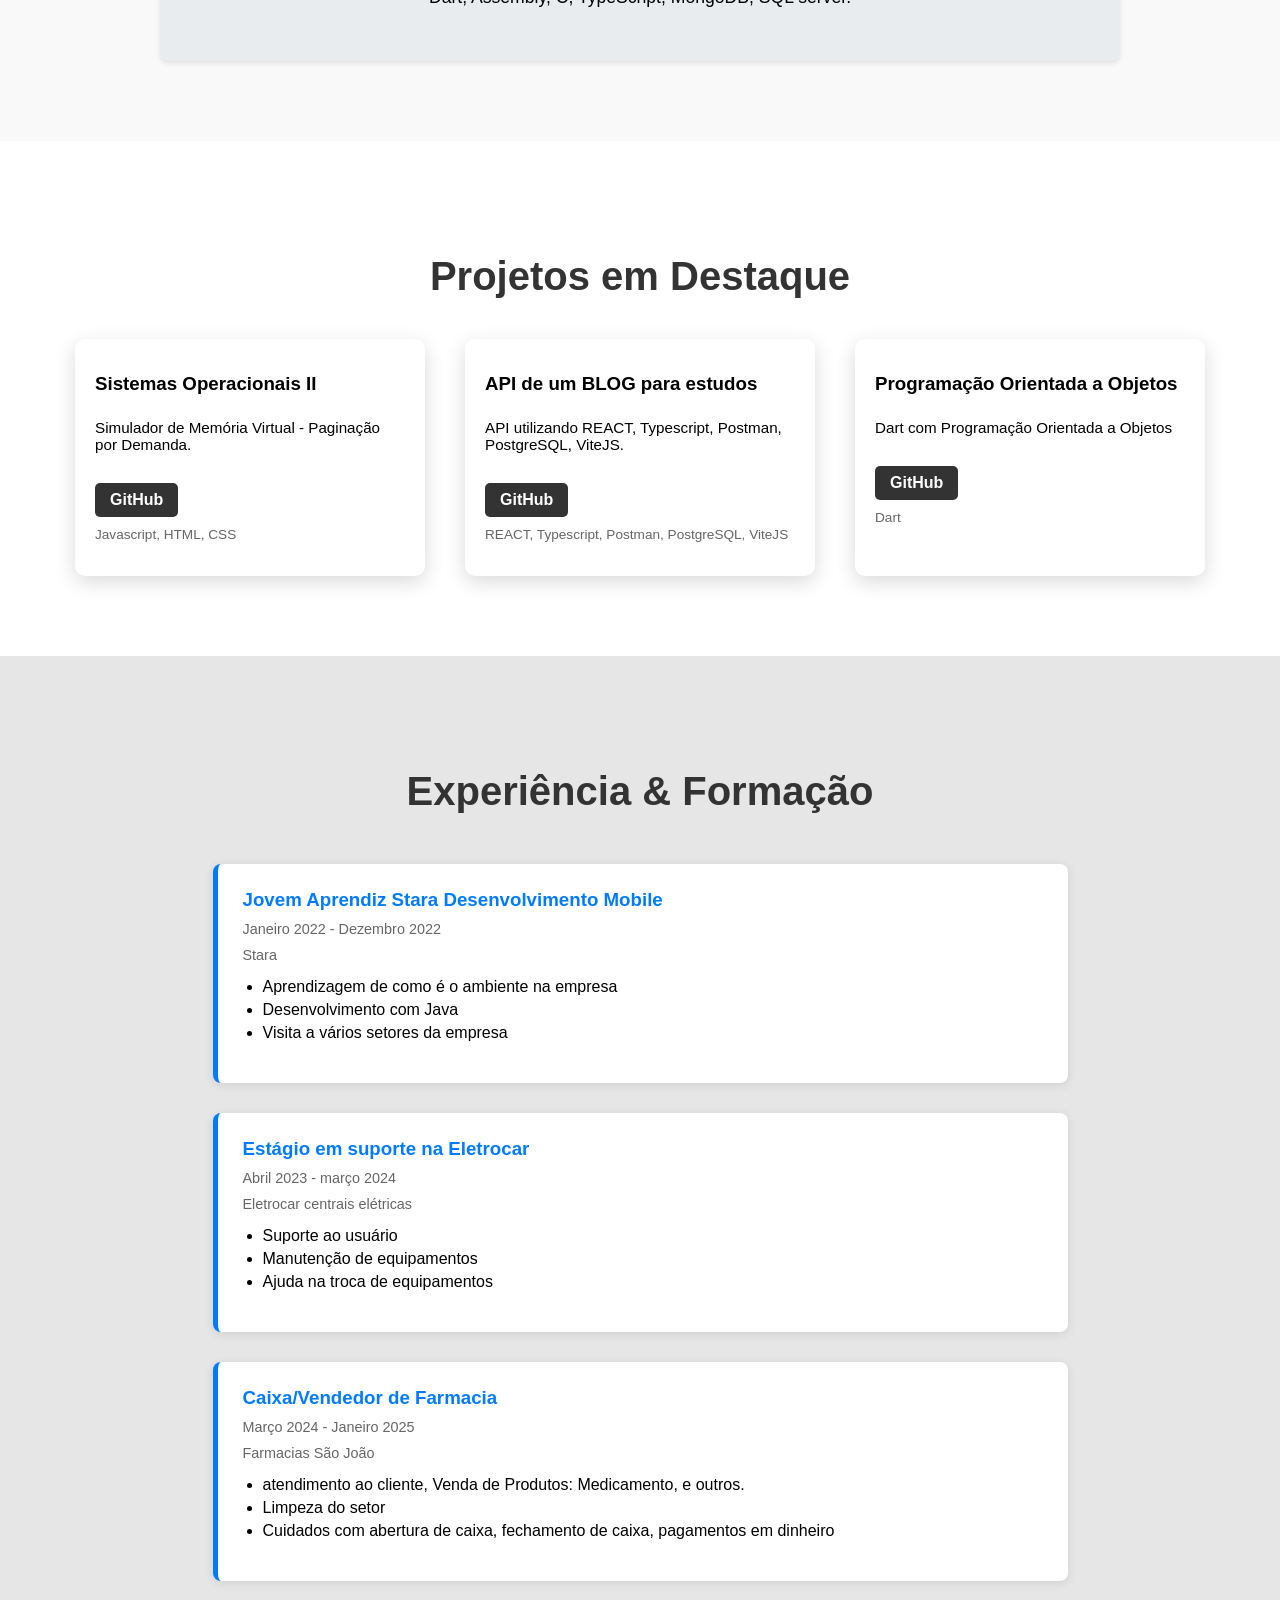
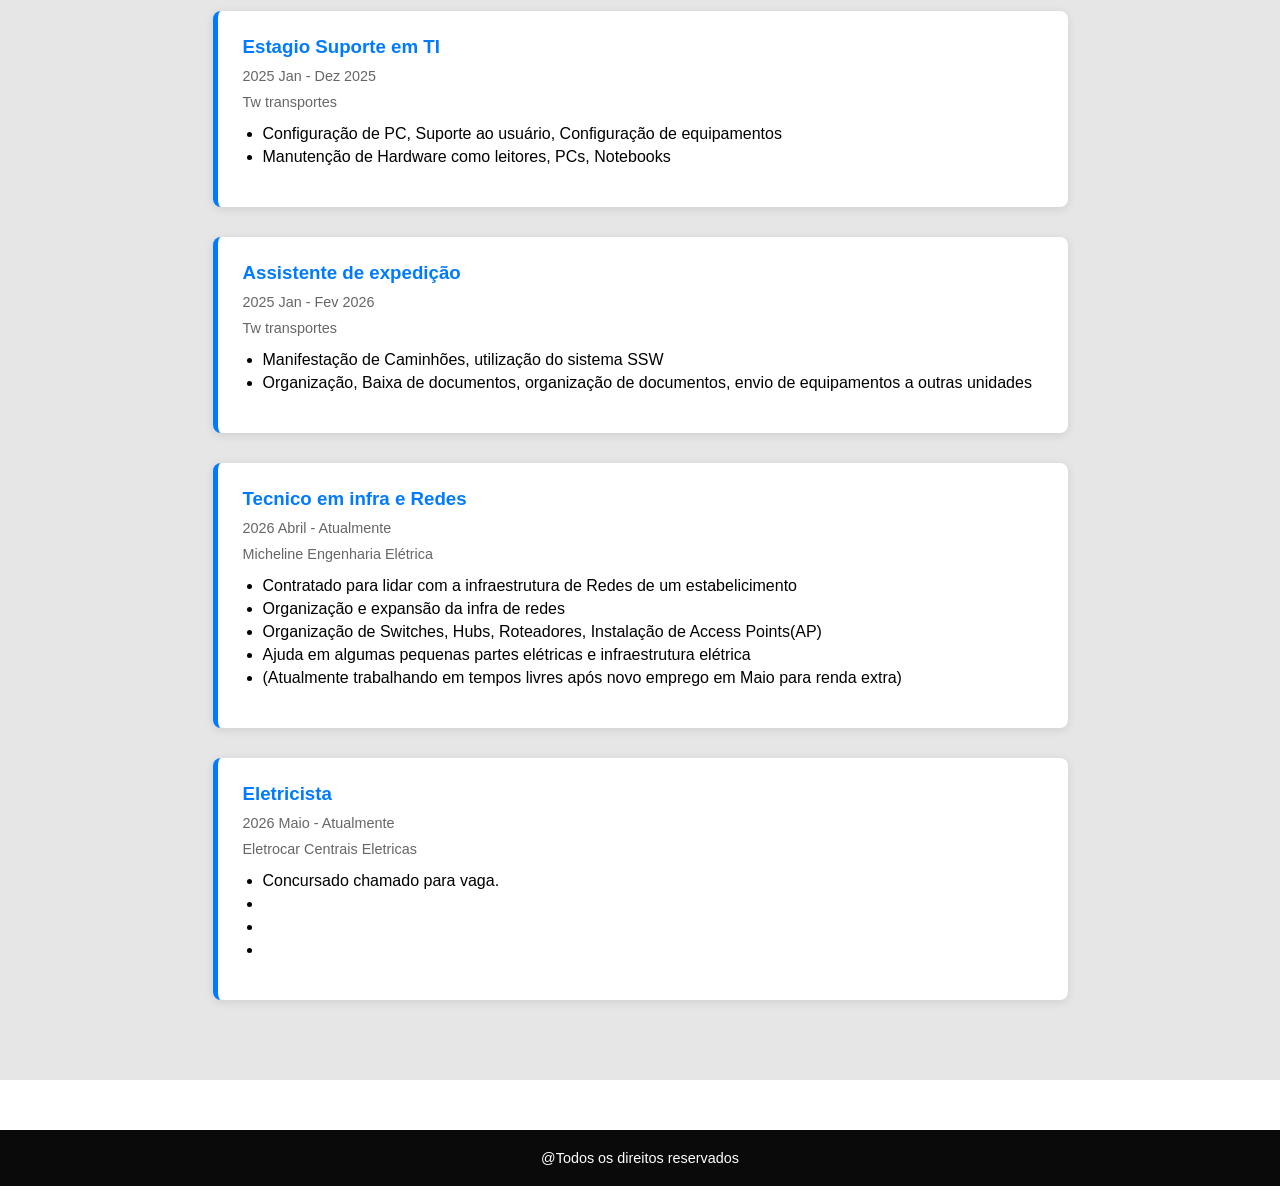
==== commit d98b1420: "Atualizações de currículo" ====
--- a/index.html
+++ b/index.html
@@ -100,6 +100,16 @@
                 <p class="technologies">REACT, Typescript, Postman, PostgreSQL, ViteJS</p>
             </article>
 
+               <article class="project-card">
+                
+                <h3>Programação Orientada a Objetos</h3>
+                <p>Dart com Programação Orientada a Objetos</p>
+                <div class="project-links">
+                    
+                    <a href="https://github.com/GregKmpf/UPF-3_Sem-POO-Trabalho_Final.git" target="_blank" class="btn-repo">GitHub</a>
+                </div>
+                <p class="technologies">Dart</p>
+            </article>
 
 
         </div>
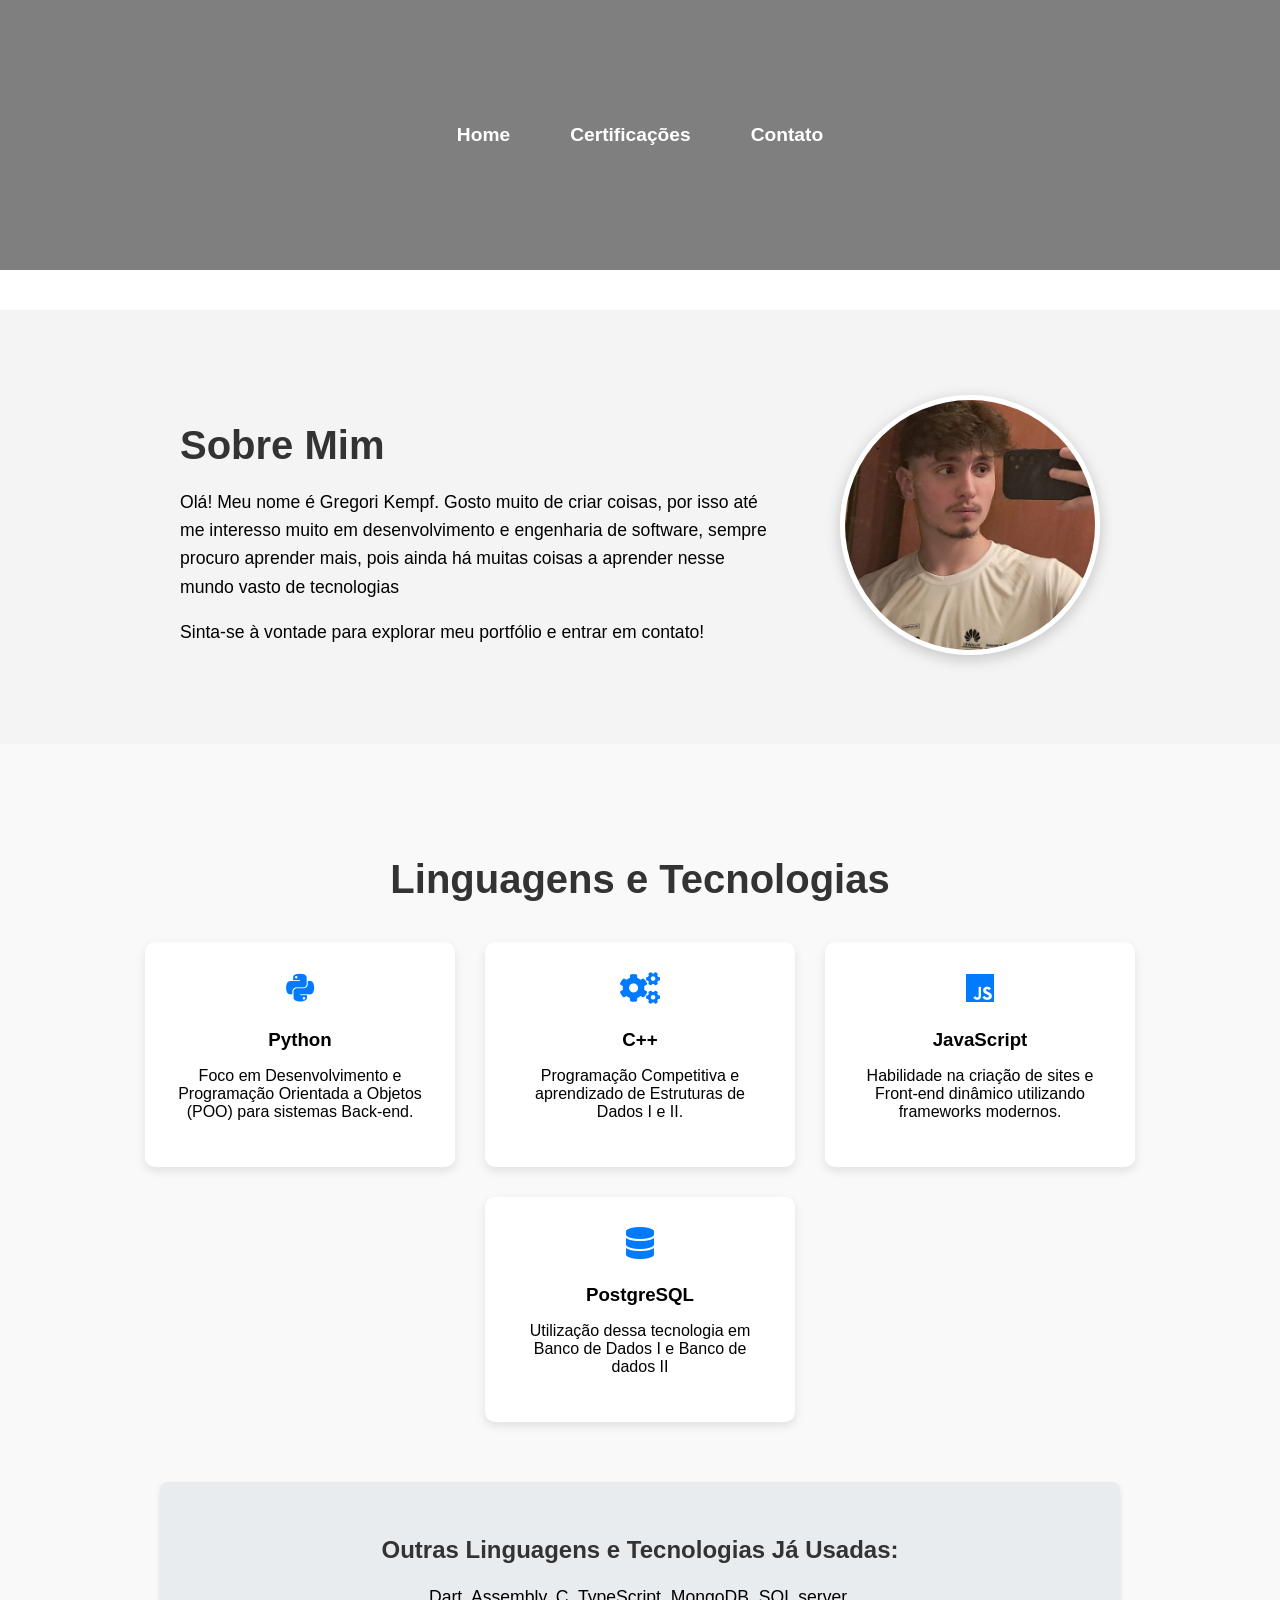
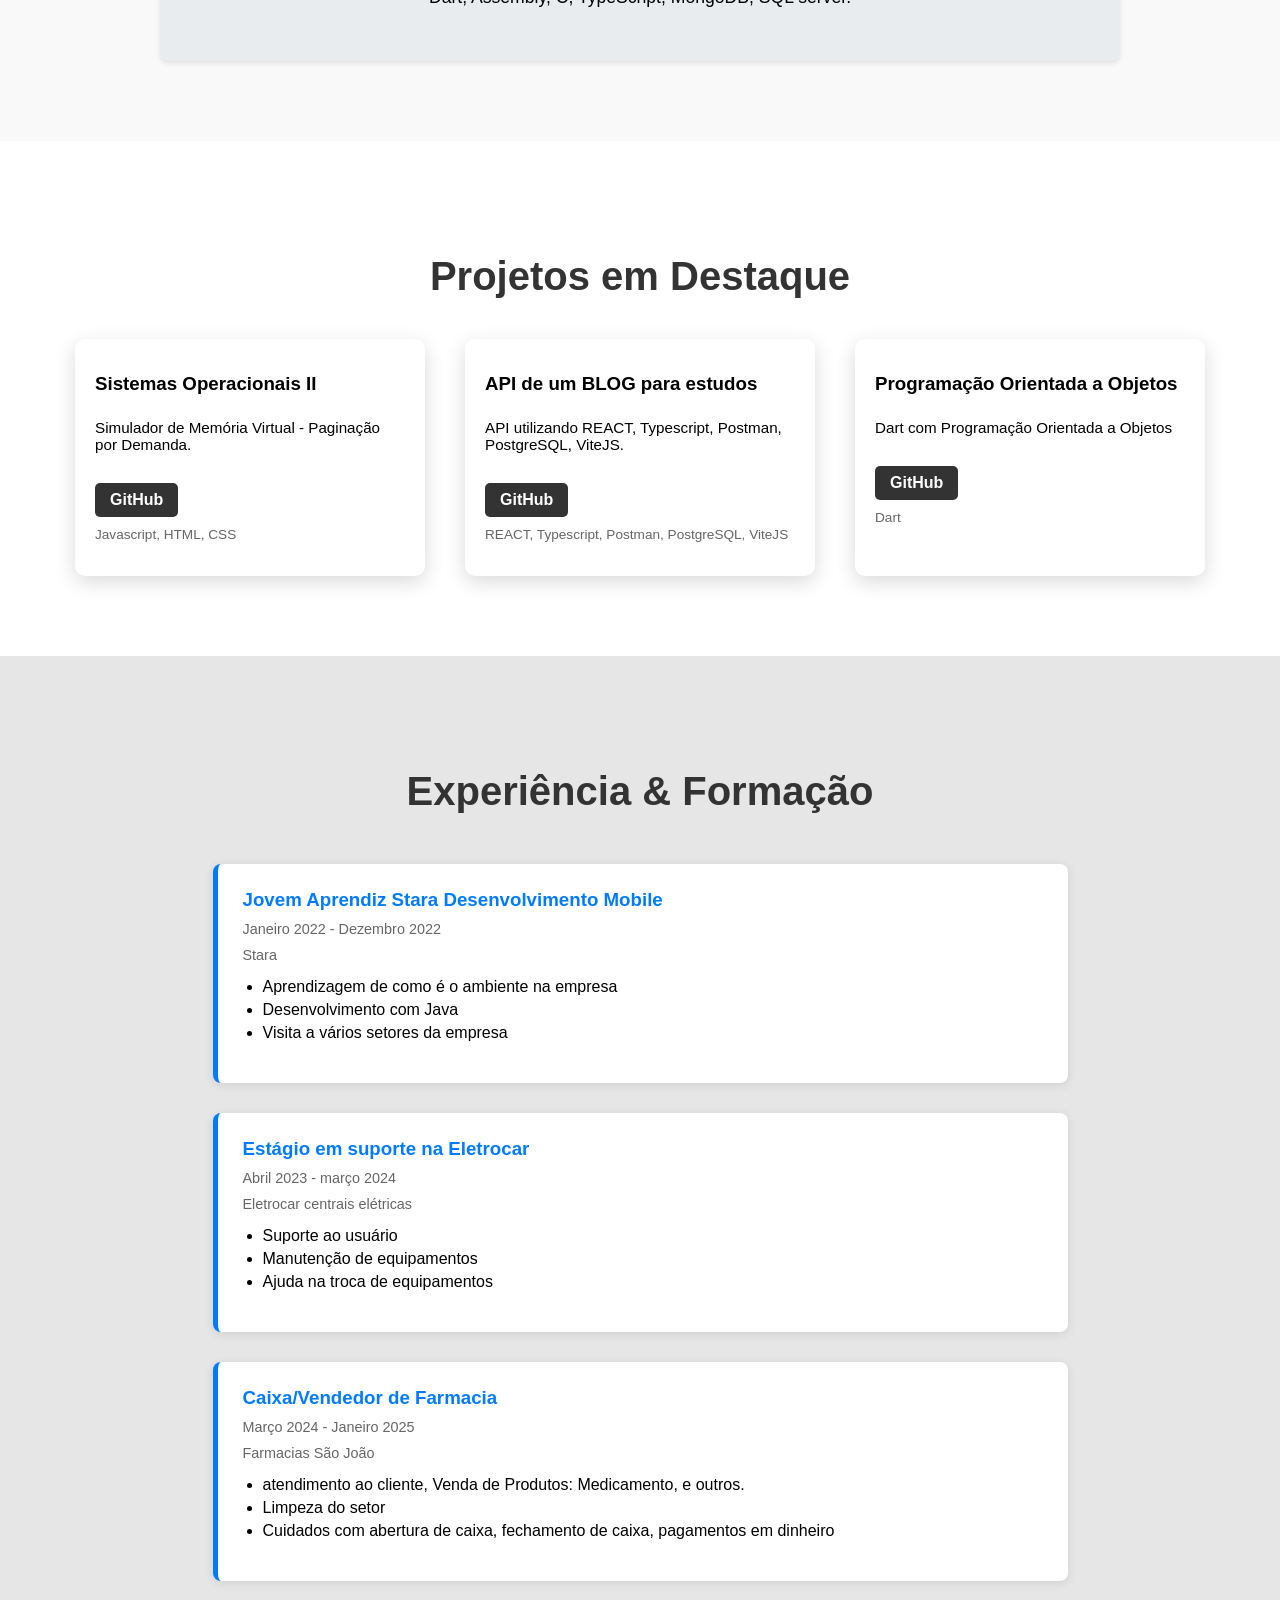
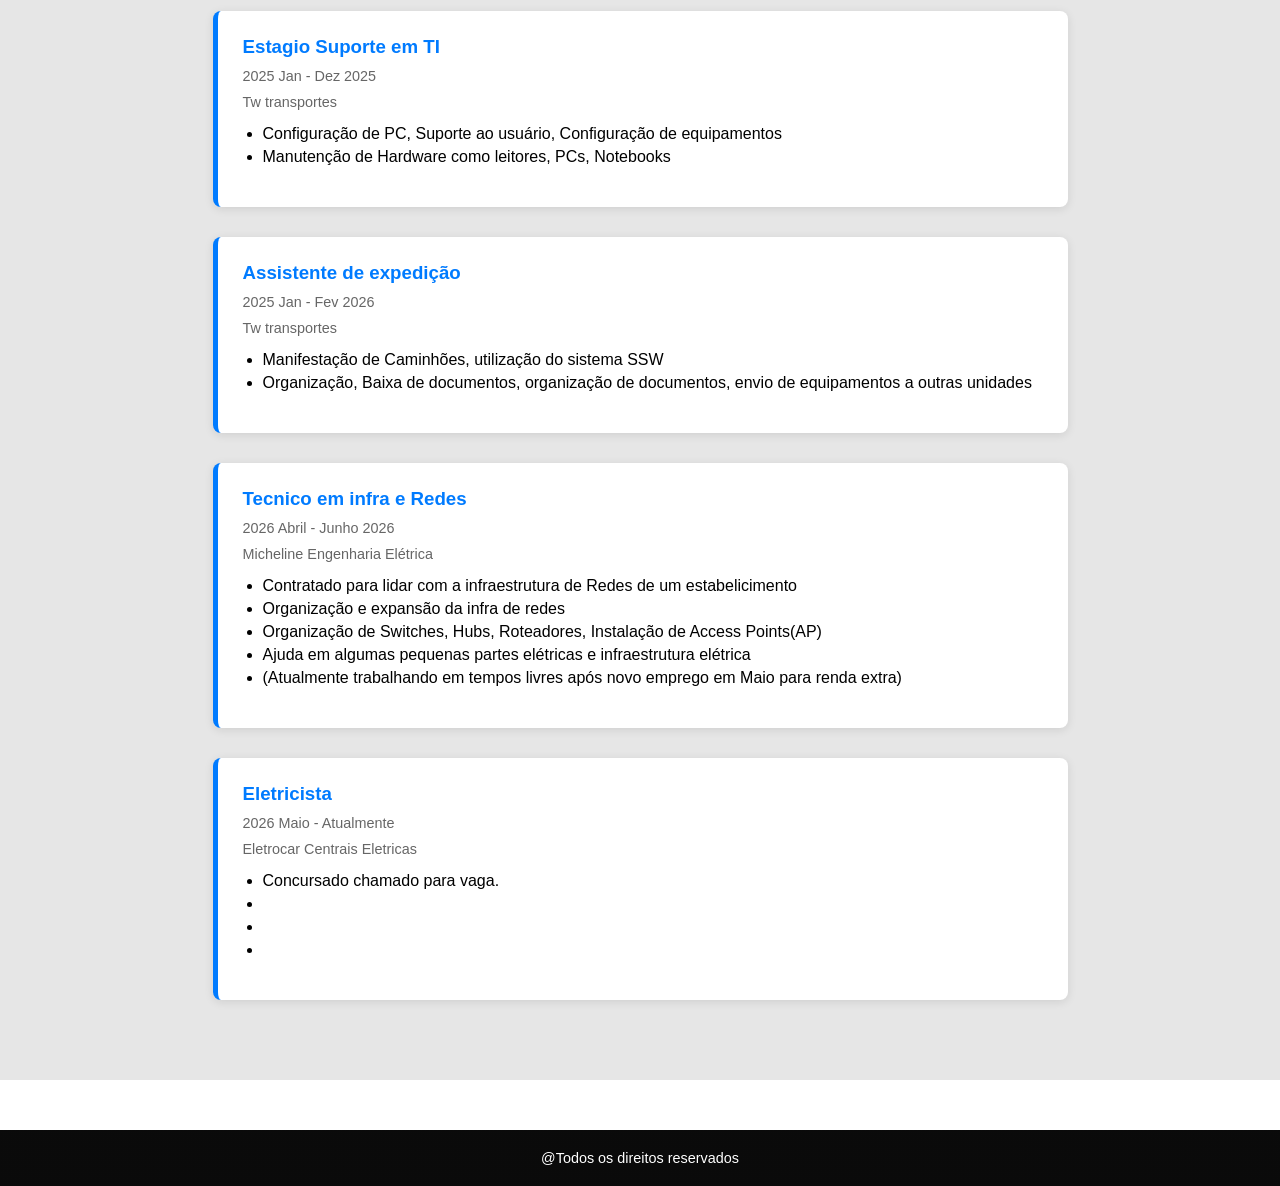
==== commit 99c90765: "Some changes about carrear" ====
--- a/index.html
+++ b/index.html
@@ -174,7 +174,7 @@
         </div>
         <div class="timeline-item">
             <h3>Tecnico em infra e Redes</h3>
-            <span class="period">2026 Abril - Atualmente</span>
+            <span class="period">2026 Abril - Junho 2026</span>
             <span class="company">Micheline Engenharia Elétrica</span>
             <ul>
                 <li>Contratado para lidar com a infraestrutura de Redes de um estabelicimento</li>
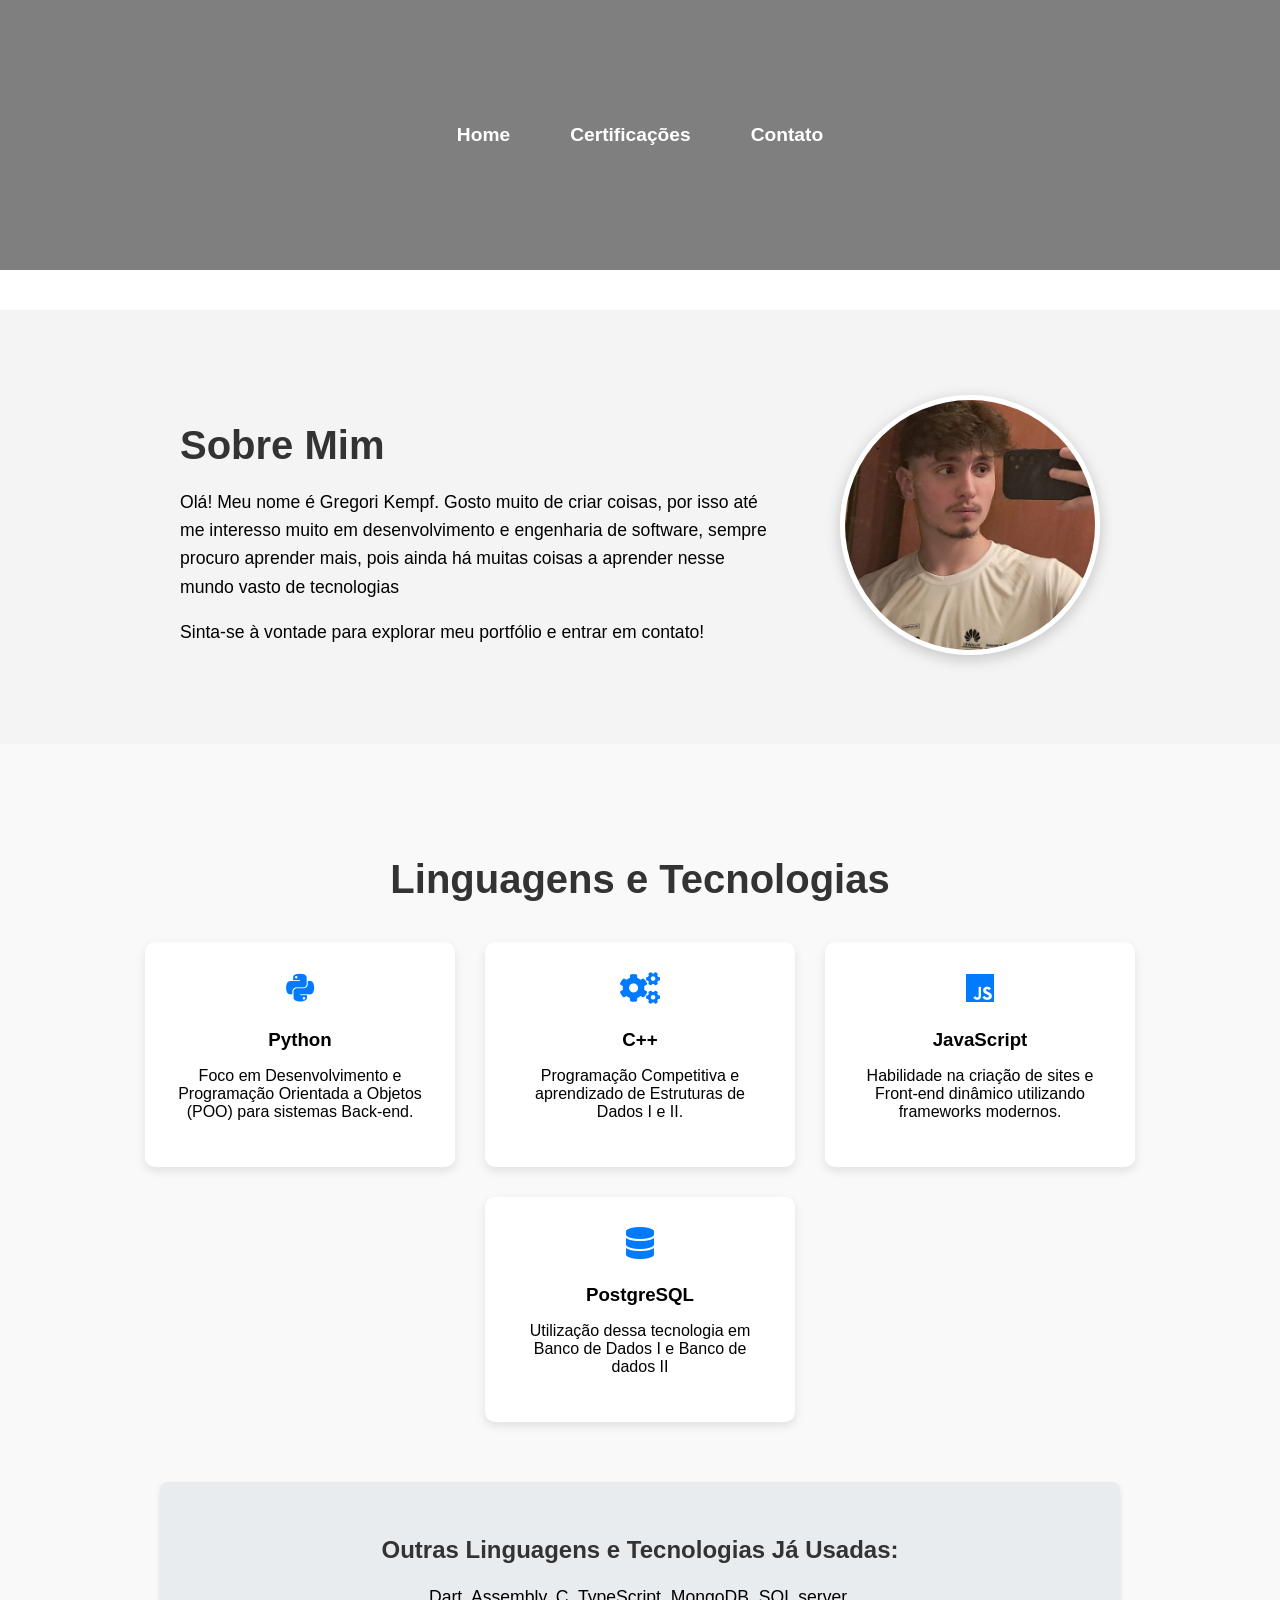
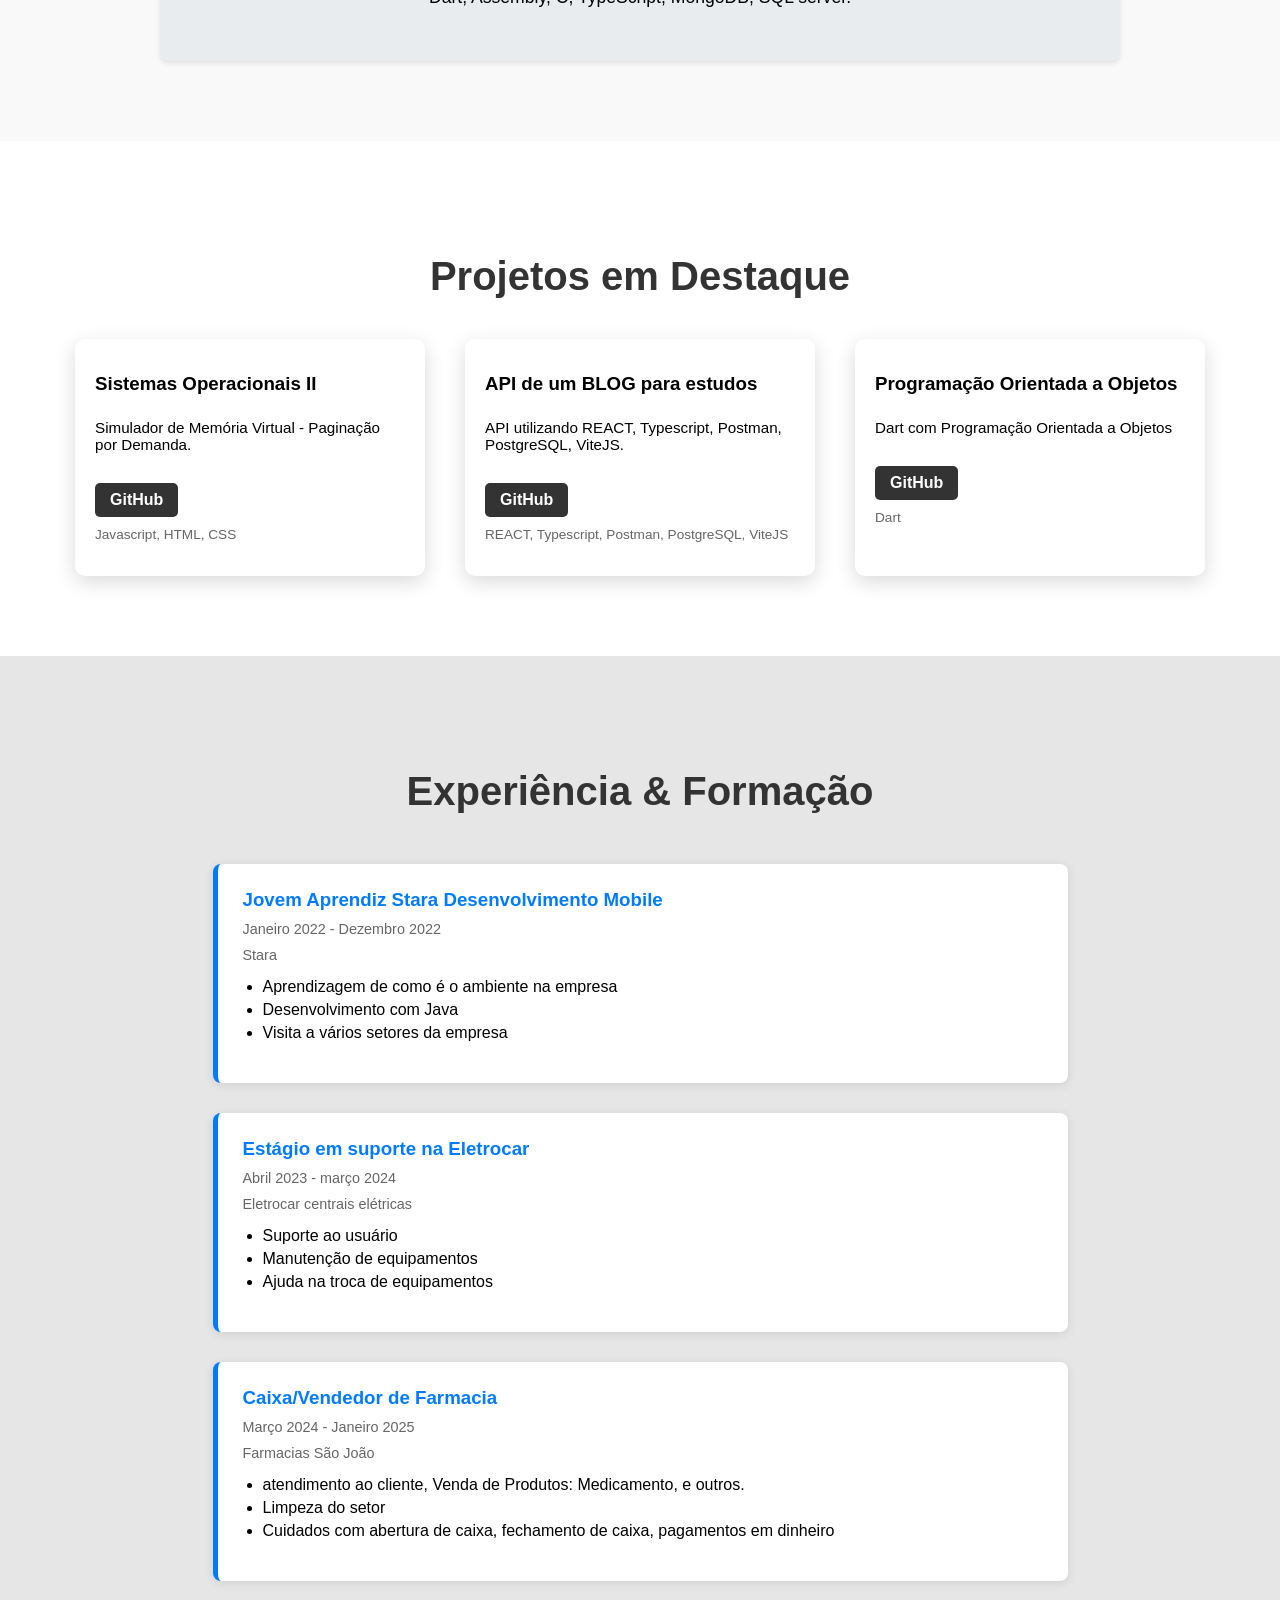
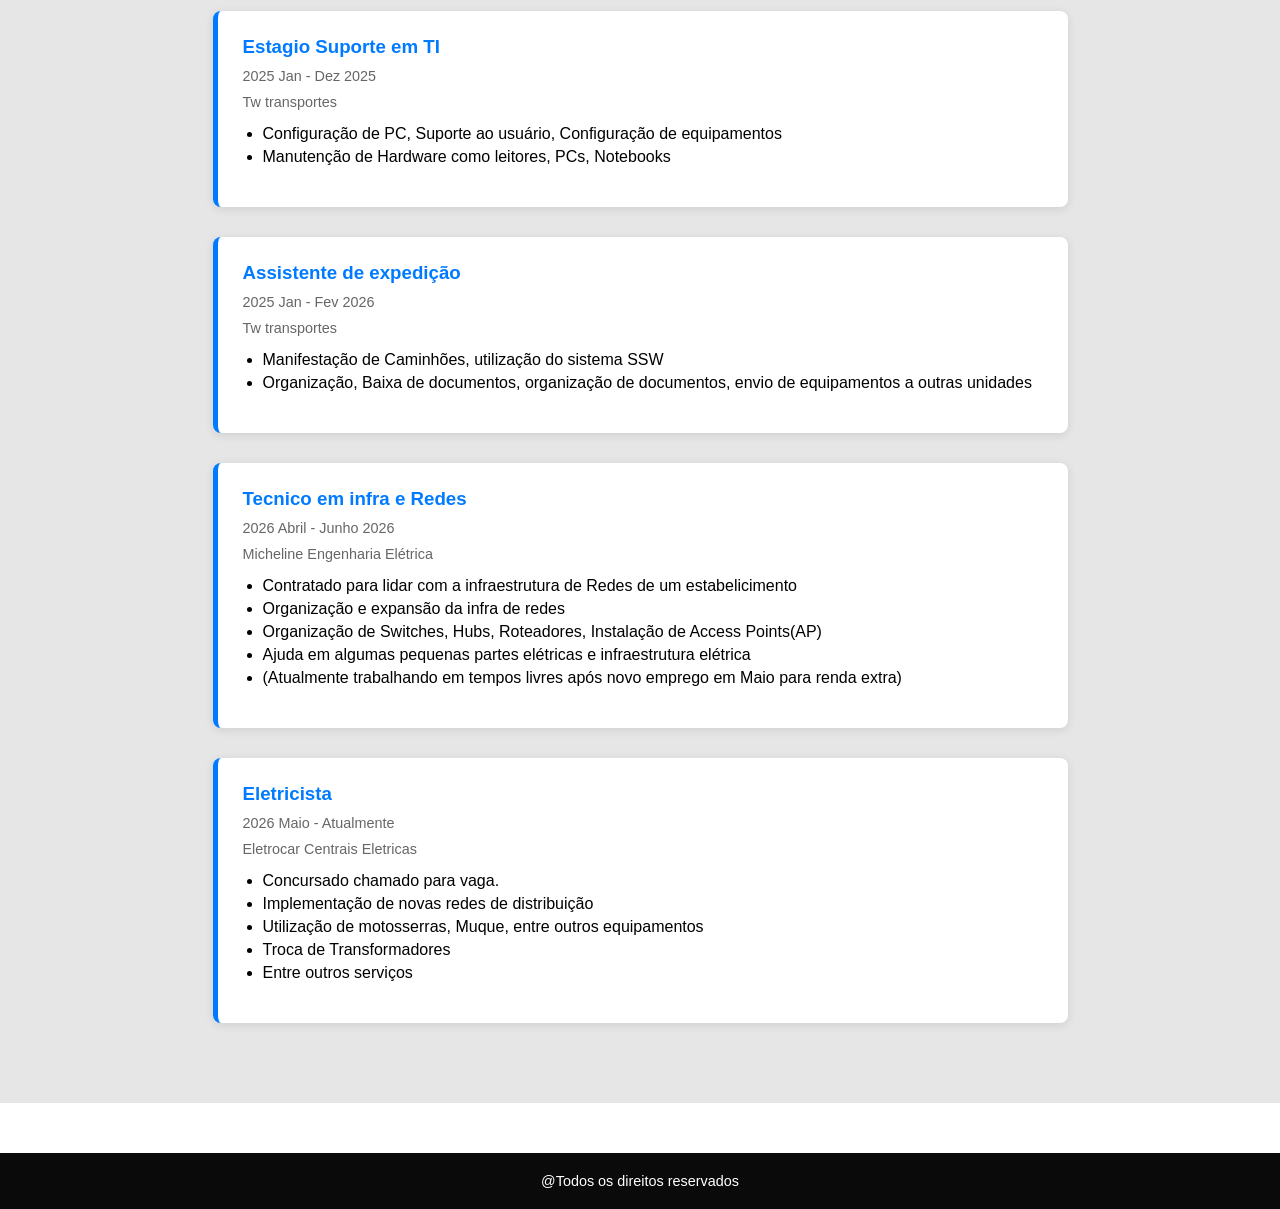
==== commit 1f38bd1b: "Some adds in experience" ====
--- a/index.html
+++ b/index.html
@@ -190,9 +190,10 @@
             <span class="company">Eletrocar Centrais Eletricas</span>
             <ul>
                 <li>Concursado chamado para vaga.</li>
-                <li></li>
-                <li></li>
-                <li></li>
+                <li>Implementação de novas redes de distribuição</li>
+                <li>Utilização de motosserras, Muque, entre outros equipamentos</li>
+                <li>Troca de Transformadores</li>
+                <li>Entre outros serviços</li>
             </ul>
         </div>
         </div> 
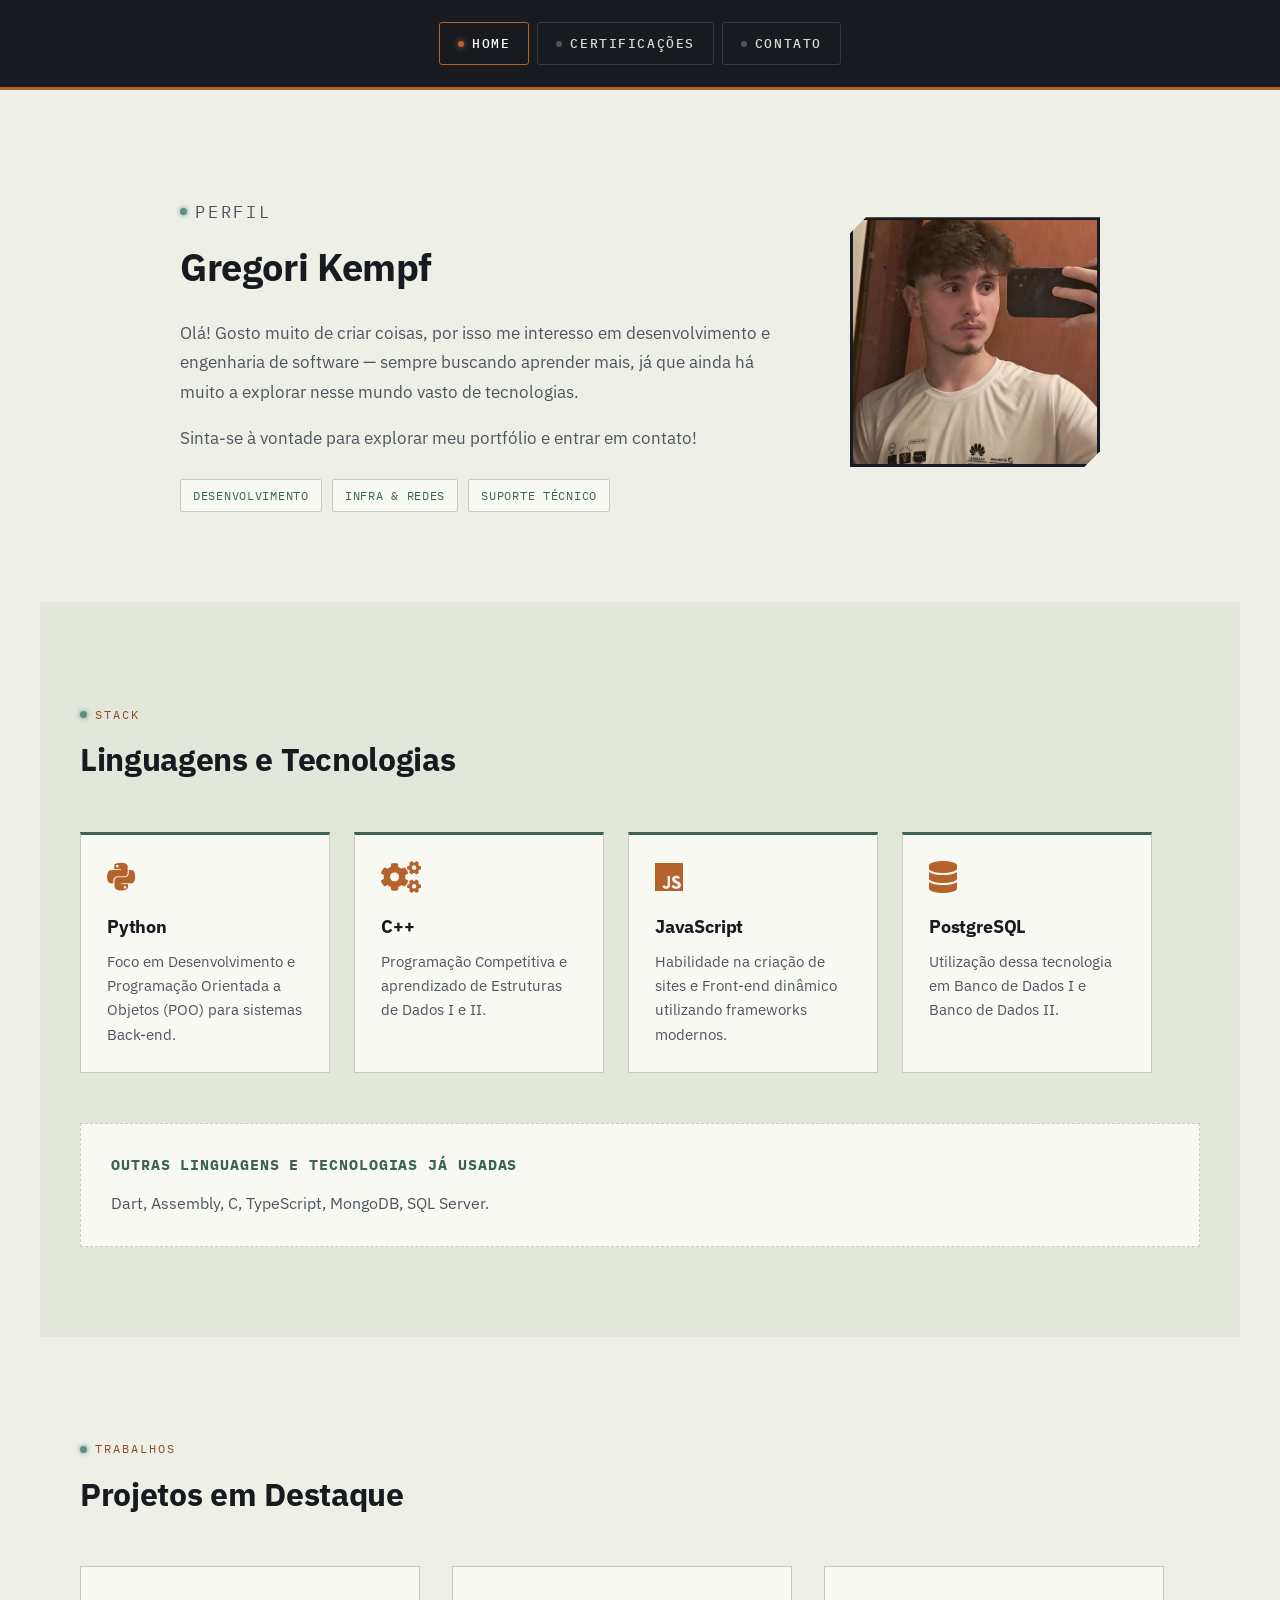
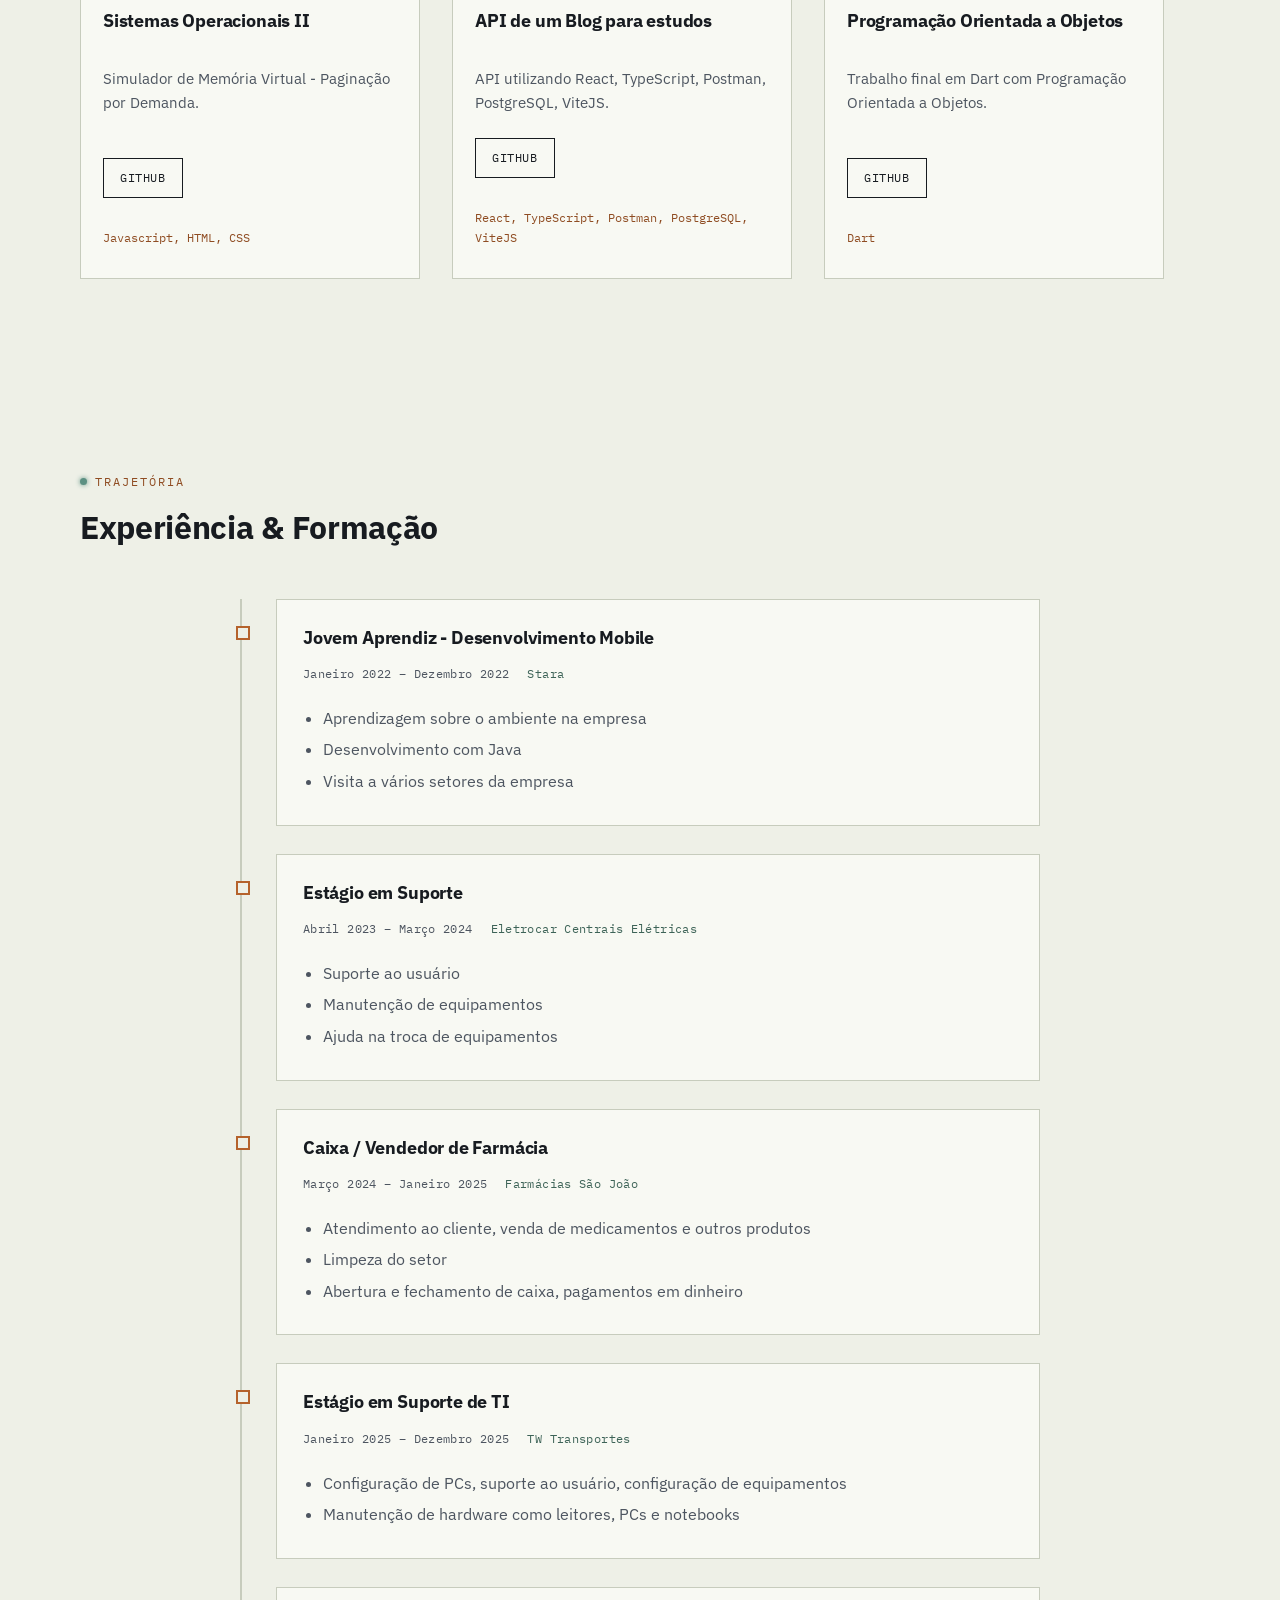
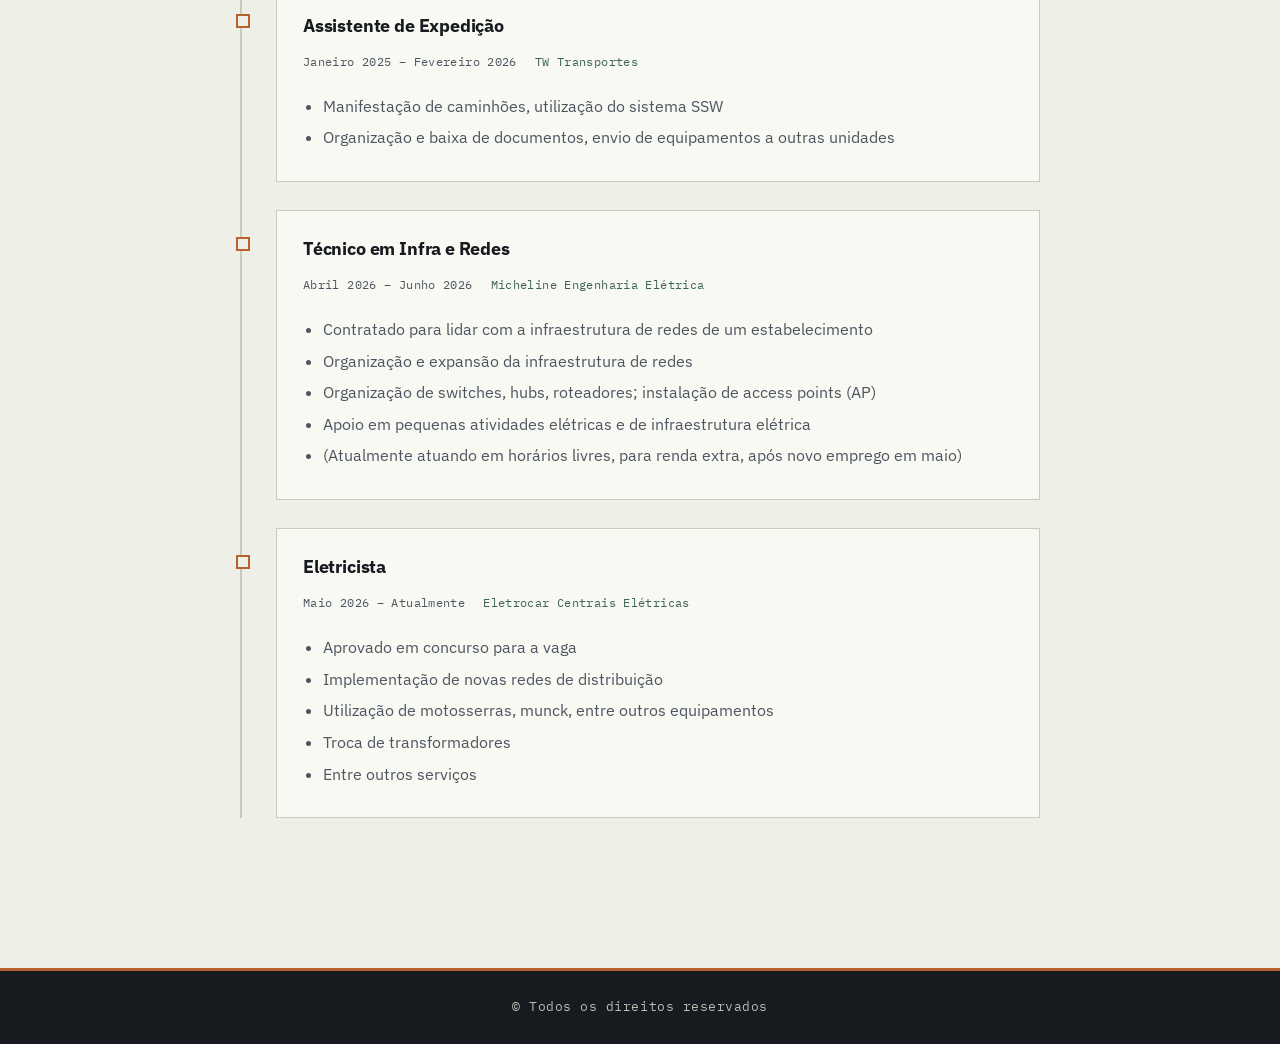
==== commit 2a488360: "new modern visual for portifolio" ====
--- a/index.html
+++ b/index.html
@@ -3,210 +3,207 @@
 <head>
     <meta charset="UTF-8">
     <meta name="viewport" content="width=device-width, initial-scale=1.0">
-    <link rel="stylesheet" href="style.css">
+    <link rel="stylesheet" href="base.css">
+    <link rel="stylesheet" href="home.css">
     <link rel="stylesheet" href="https://cdnjs.cloudflare.com/ajax/libs/font-awesome/5.15.4/css/all.min.css">
     <title>Gregori Kempf</title>
 </head>
 <body>
-   <header>
-    <a href="index.html">Home</a> 
-    
-    <a href="certificados.html">Certificações</a> 
-    
-    <a href="contato.html">Contato</a> 
-</header>
-
-        <section class="about-section">
+    <header>
+        <a href="index.html" class="active">Home</a>
+        <a href="certificados.html">Certificações</a>
+        <a href="contato.html">Contato</a>
+    </header>
+
+    <section class="about-section">
         <div class="text-content">
-            <h2>Sobre Mim</h2>
+            <p class="eyebrow">Perfil</p>
+            <h2>Gregori Kempf</h2>
             <p>
-                Olá! Meu nome é Gregori Kempf. Gosto muito de criar coisas, por isso até me interesso muito em desenvolvimento
-                e engenharia de software, sempre procuro aprender mais, pois ainda há muitas coisas a aprender nesse mundo vasto de tecnologias
+                Olá! Gosto muito de criar coisas, por isso me interesso em desenvolvimento
+                e engenharia de software — sempre buscando aprender mais, já que ainda há muito
+                a explorar nesse mundo vasto de tecnologias.
             </p>
             <p>
                 Sinta-se à vontade para explorar meu portfólio e entrar em contato!
             </p>
+            <div class="role-tags">
+                <span>Desenvolvimento</span>
+                <span>Infra &amp; Redes</span>
+                <span>Suporte técnico</span>
+            </div>
         </div>
         <div class="image-content">
             <img src="images/me2.jpeg" alt="Foto de Gregori Kempf" class="profile-picture">
         </div>
+    </section>
+
+    <main>
+        <section id="skills-section">
+            <div class="section-heading">
+                <p class="eyebrow">Stack</p>
+                <h2>Linguagens e Tecnologias</h2>
+            </div>
+
+            <div class="skills-grid">
+                <div class="skill-card">
+                    <i class="fab fa-python fa-2x"></i>
+                    <h3>Python</h3>
+                    <p>Foco em Desenvolvimento e Programação Orientada a Objetos (POO) para sistemas Back-end.</p>
+                </div>
+
+                <div class="skill-card">
+                    <i class="fas fa-cogs fa-2x"></i>
+                    <h3>C++</h3>
+                    <p>Programação Competitiva e aprendizado de Estruturas de Dados I e II.</p>
+                </div>
+
+                <div class="skill-card">
+                    <i class="fab fa-js fa-2x"></i>
+                    <h3>JavaScript</h3>
+                    <p>Habilidade na criação de sites e Front-end dinâmico utilizando frameworks modernos.</p>
+                </div>
+
+                <div class="skill-card">
+                    <i class="fas fa-database fa-2x"></i>
+                    <h3>PostgreSQL</h3>
+                    <p>Utilização dessa tecnologia em Banco de Dados I e Banco de Dados II.</p>
+                </div>
+            </div>
+
+            <div class="other-skills">
+                <h3>Outras Linguagens e Tecnologias já usadas</h3>
+                <p>Dart, Assembly, C, TypeScript, MongoDB, SQL Server.</p>
+            </div>
         </section>
 
-
-
-    <main>
-        <main>
-    <section id="skills-section">
-    <h2>Linguagens e Tecnologias</h2>
-    
-    <div class="skills-grid">
-        
-        <div class="skill-card">
-            <i class="fab fa-python fa-2x"></i>
-            <h3>Python</h3>
-            <p>Foco em Desenvolvimento e Programação Orientada a Objetos (POO) para sistemas Back-end.</p>
-        </div>
-        
-        <div class="skill-card">
-            <i class="fas fa-cogs fa-2x"></i> <h3>C++</h3>
-            <p>Programação Competitiva e aprendizado de Estruturas de Dados I e II.</p>
-        </div>
-        
-        <div class="skill-card">
-            <i class="fab fa-js fa-2x"></i>
-            <h3>JavaScript</h3>
-            <p>Habilidade na criação de sites e Front-end dinâmico utilizando frameworks modernos.</p>
-        </div>
-        
-        <div class="skill-card">
-            <i class="fas fa-database fa-2x"></i>
-            <h3>PostgreSQL</h3>
-            <p>Utilização dessa tecnologia em Banco de Dados I e Banco de dados II</p>
-        </div>
-        
-    </div>
-
-    <div class="other-skills">
-        <h3>Outras Linguagens e Tecnologias Já Usadas:</h3>
-        <p>
-            Dart, Assembly, C, TypeScript, MongoDB, SQL server.
-        </p>
-    </div>
-    
-</section>
-    <section id="projects-section">
-        <h2>Projetos em Destaque</h2>
-        <div class="projects-container">
-            <article class="project-card">
-                
-                <h3>Sistemas Operacionais II</h3>
-                <p>Simulador de Memória Virtual - Paginação por Demanda.</p>
-                <div class="project-links">
-                    
-                    <a href="https://github.com/GregKmpf/VirtualMemory_SO2.git" target="_blank" class="btn-repo">GitHub</a>
-                </div>
-                <p class="technologies">Javascript, HTML, CSS</p>
-            </article>
-
-
-            <article class="project-card">
-                
-                <h3>API de um BLOG para estudos</h3>
-                <p>API utilizando REACT, Typescript, Postman, PostgreSQL, ViteJS.</p>
-                <div class="project-links">
-
-                    <a href="https://github.com/GregKmpf/Blog.git" target="_blank" class="btn-repo">GitHub</a>
-                </div>
-                <p class="technologies">REACT, Typescript, Postman, PostgreSQL, ViteJS</p>
-            </article>
-
-               <article class="project-card">
-                
-                <h3>Programação Orientada a Objetos</h3>
-                <p>Dart com Programação Orientada a Objetos</p>
-                <div class="project-links">
-                    
-                    <a href="https://github.com/GregKmpf/UPF-3_Sem-POO-Trabalho_Final.git" target="_blank" class="btn-repo">GitHub</a>
-                </div>
-                <p class="technologies">Dart</p>
-            </article>
-
-
-        </div>
-    </section>
-
-   <section id="experience-education">
-    <h2>Experiência & Formação</h2>
-
-    <div class="timeline">
-        
-        <div class="timeline-item">
-            <h3>Jovem Aprendiz Stara Desenvolvimento Mobile</h3>
-            <span class="period">Janeiro 2022 - Dezembro 2022</span>
-            <span class="company">Stara</span>
-            <ul>
-                <li>Aprendizagem de como é o ambiente na empresa</li>
-                <li>Desenvolvimento com Java</li>
-                <li>Visita a vários setores da empresa</li>
-            </ul>
-        </div>
-
-        <div class="timeline-item">
-            <h3>Estágio em suporte na Eletrocar</h3>
-            <span class="period">Abril 2023 - março 2024</span>
-            <span class="company">Eletrocar centrais elétricas</span>
-            <ul>
-                <li>Suporte ao usuário</li>
-                <li>Manutenção de equipamentos</li>
-                <li>Ajuda na troca de equipamentos</li>
-            </ul>
-        </div>
-
-        <div class="timeline-item">
-            <h3>Caixa/Vendedor de Farmacia</h3>
-            <span class="period">Março 2024 - Janeiro 2025</span>
-            <span class="company">Farmacias São João</span>
-            <ul>
-                <li>atendimento ao cliente, Venda de Produtos: Medicamento, e outros.</li>
-                <li>Limpeza do setor</li>
-                <li>Cuidados com abertura de caixa, fechamento de caixa, pagamentos em dinheiro</li>
-            </ul>
-        </div>
-        
-        <div class="timeline-item">
-            <h3>Estagio Suporte em TI</h3>
-            <span class="period">2025 Jan - Dez 2025</span>
-            <span class="company">Tw transportes</span>
-            <ul>
-                <li>Configuração de PC, Suporte ao usuário, Configuração de equipamentos</li>
-                <li>Manutenção de Hardware como leitores, PCs, Notebooks</li>
-            </ul>
-        </div>
-
-        <div class="timeline-item">
-            <h3>Assistente de expedição</h3>
-            <span class="period">2025 Jan - Fev 2026</span>
-            <span class="company">Tw transportes</span>
-            <ul>
-                <li>Manifestação de Caminhões, utilização do sistema SSW</li>
-                <li>Organização, Baixa de documentos, organização de documentos, envio de equipamentos a outras unidades</li>
-            </ul>
-        </div>
-        <div class="timeline-item">
-            <h3>Tecnico em infra e Redes</h3>
-            <span class="period">2026 Abril - Junho 2026</span>
-            <span class="company">Micheline Engenharia Elétrica</span>
-            <ul>
-                <li>Contratado para lidar com a infraestrutura de Redes de um estabelicimento</li>
-                <li>Organização e expansão da infra de redes</li>
-                <li>Organização de Switches, Hubs, Roteadores, Instalação de Access Points(AP)</li>
-                <li>Ajuda em algumas pequenas partes elétricas e infraestrutura elétrica</li>
-                <li>(Atualmente trabalhando em tempos livres após novo emprego em Maio para renda extra)</li>
-            </ul>
-        </div>
-        <div class="timeline-item">
-            <h3>Eletricista</h3>
-            <span class="period">2026 Maio - Atualmente</span>
-            <span class="company">Eletrocar Centrais Eletricas</span>
-            <ul>
-                <li>Concursado chamado para vaga.</li>
-                <li>Implementação de novas redes de distribuição</li>
-                <li>Utilização de motosserras, Muque, entre outros equipamentos</li>
-                <li>Troca de Transformadores</li>
-                <li>Entre outros serviços</li>
-            </ul>
-        </div>
-        </div> 
-    
-        
-    
+        <section id="projects-section">
+            <div class="section-heading">
+                <p class="eyebrow">Trabalhos</p>
+                <h2>Projetos em Destaque</h2>
+            </div>
+
+            <div class="projects-container">
+                <article class="project-card">
+                    <h3>Sistemas Operacionais II</h3>
+                    <p>Simulador de Memória Virtual - Paginação por Demanda.</p>
+                    <div class="project-links">
+                        <a href="https://github.com/GregKmpf/VirtualMemory_SO2.git" target="_blank" class="btn-repo">GitHub</a>
+                    </div>
+                    <p class="technologies">Javascript, HTML, CSS</p>
+                </article>
+
+                <article class="project-card">
+                    <h3>API de um Blog para estudos</h3>
+                    <p>API utilizando React, TypeScript, Postman, PostgreSQL, ViteJS.</p>
+                    <div class="project-links">
+                        <a href="https://github.com/GregKmpf/Blog.git" target="_blank" class="btn-repo">GitHub</a>
+                    </div>
+                    <p class="technologies">React, TypeScript, Postman, PostgreSQL, ViteJS</p>
+                </article>
+
+                <article class="project-card">
+                    <h3>Programação Orientada a Objetos</h3>
+                    <p>Trabalho final em Dart com Programação Orientada a Objetos.</p>
+                    <div class="project-links">
+                        <a href="https://github.com/GregKmpf/UPF-3_Sem-POO-Trabalho_Final.git" target="_blank" class="btn-repo">GitHub</a>
+                    </div>
+                    <p class="technologies">Dart</p>
+                </article>
+            </div>
         </section>
-    <section id="footer">
-         <p>@Todos os direitos reservados</p>
-
-    </section>
-
+
+        <section id="experience-education">
+            <div class="section-heading">
+                <p class="eyebrow">Trajetória</p>
+                <h2>Experiência &amp; Formação</h2>
+            </div>
+
+            <div class="timeline">
+                <div class="timeline-item">
+                    <h3>Jovem Aprendiz - Desenvolvimento Mobile</h3>
+                    <span class="period">Janeiro 2022 – Dezembro 2022</span>
+                    <span class="company">Stara</span>
+                    <ul>
+                        <li>Aprendizagem sobre o ambiente na empresa</li>
+                        <li>Desenvolvimento com Java</li>
+                        <li>Visita a vários setores da empresa</li>
+                    </ul>
+                </div>
+
+                <div class="timeline-item">
+                    <h3>Estágio em Suporte</h3>
+                    <span class="period">Abril 2023 – Março 2024</span>
+                    <span class="company">Eletrocar Centrais Elétricas</span>
+                    <ul>
+                        <li>Suporte ao usuário</li>
+                        <li>Manutenção de equipamentos</li>
+                        <li>Ajuda na troca de equipamentos</li>
+                    </ul>
+                </div>
+
+                <div class="timeline-item">
+                    <h3>Caixa / Vendedor de Farmácia</h3>
+                    <span class="period">Março 2024 – Janeiro 2025</span>
+                    <span class="company">Farmácias São João</span>
+                    <ul>
+                        <li>Atendimento ao cliente, venda de medicamentos e outros produtos</li>
+                        <li>Limpeza do setor</li>
+                        <li>Abertura e fechamento de caixa, pagamentos em dinheiro</li>
+                    </ul>
+                </div>
+
+                <div class="timeline-item">
+                    <h3>Estágio em Suporte de TI</h3>
+                    <span class="period">Janeiro 2025 – Dezembro 2025</span>
+                    <span class="company">TW Transportes</span>
+                    <ul>
+                        <li>Configuração de PCs, suporte ao usuário, configuração de equipamentos</li>
+                        <li>Manutenção de hardware como leitores, PCs e notebooks</li>
+                    </ul>
+                </div>
+
+                <div class="timeline-item">
+                    <h3>Assistente de Expedição</h3>
+                    <span class="period">Janeiro 2025 – Fevereiro 2026</span>
+                    <span class="company">TW Transportes</span>
+                    <ul>
+                        <li>Manifestação de caminhões, utilização do sistema SSW</li>
+                        <li>Organização e baixa de documentos, envio de equipamentos a outras unidades</li>
+                    </ul>
+                </div>
+
+                <div class="timeline-item">
+                    <h3>Técnico em Infra e Redes</h3>
+                    <span class="period">Abril 2026 – Junho 2026</span>
+                    <span class="company">Micheline Engenharia Elétrica</span>
+                    <ul>
+                        <li>Contratado para lidar com a infraestrutura de redes de um estabelecimento</li>
+                        <li>Organização e expansão da infraestrutura de redes</li>
+                        <li>Organização de switches, hubs, roteadores; instalação de access points (AP)</li>
+                        <li>Apoio em pequenas atividades elétricas e de infraestrutura elétrica</li>
+                        <li>(Atualmente atuando em horários livres, para renda extra, após novo emprego em maio)</li>
+                    </ul>
+                </div>
+
+                <div class="timeline-item">
+                    <h3>Eletricista</h3>
+                    <span class="period">Maio 2026 – Atualmente</span>
+                    <span class="company">Eletrocar Centrais Elétricas</span>
+                    <ul>
+                        <li>Aprovado em concurso para a vaga</li>
+                        <li>Implementação de novas redes de distribuição</li>
+                        <li>Utilização de motosserras, munck, entre outros equipamentos</li>
+                        <li>Troca de transformadores</li>
+                        <li>Entre outros serviços</li>
+                    </ul>
+                </div>
+            </div>
+        </section>
     </main>
-    </main>
+
+    <footer>
+        <p>© Todos os direitos reservados</p>
+    </footer>
 </body>
-</html>+</html>
--- a/base.css
+++ b/base.css
@@ -0,0 +1,159 @@
+@import url('https://fonts.googleapis.com/css2?family=IBM+Plex+Sans:wght@400;500;600;700&family=IBM+Plex+Mono:wght@400;500;600&display=swap');
+
+/* ============================================
+   TOKENS — inspirado em painel elétrico / placa de circuito,
+   já que o Gregori transita entre infra/elétrica e software.
+   ============================================ */
+:root {
+  --ink: #171b20;
+  --ink-soft: #4d5560;
+  --paper: #eef0e7;
+  --paper-alt: #e3e6da;
+  --card: #f8f9f3;
+  --line: #c7ccbd;
+  --copper: #b5622c;
+  --copper-dark: #8f4c22;
+  --circuit: #3d6357;
+  --circuit-bright: #5c9082;
+
+  --font-display: 'IBM Plex Sans', sans-serif;
+  --font-body: 'IBM Plex Sans', sans-serif;
+  --font-mono: 'IBM Plex Mono', monospace;
+}
+
+* { box-sizing: border-box; }
+
+html { scroll-behavior: smooth; }
+
+body {
+  margin: 0;
+  padding: 0;
+  background-color: var(--paper);
+  color: var(--ink);
+  font-family: var(--font-body);
+  line-height: 1.6;
+}
+
+@media (prefers-reduced-motion: reduce) {
+  html { scroll-behavior: auto; }
+  *, *::before, *::after { animation-duration: 0.001ms !important; transition-duration: 0.001ms !important; }
+}
+
+a { color: inherit; }
+
+/* ============================================
+   HEADER — remete a um painel de disjuntores:
+   faixa escura, rótulos em mono, indicador aceso no item ativo.
+   ============================================ */
+header {
+  background-color: var(--ink);
+  display: flex;
+  align-items: center;
+  justify-content: center;
+  gap: 8px;
+  padding: 22px 16px;
+  flex-wrap: wrap;
+  border-bottom: 3px solid var(--copper);
+}
+
+header a {
+  position: relative;
+  display: inline-flex;
+  align-items: center;
+  gap: 8px;
+  color: #d8dbce;
+  text-decoration: none;
+  font-family: var(--font-mono);
+  font-size: 0.82rem;
+  font-weight: 500;
+  letter-spacing: 0.12em;
+  text-transform: uppercase;
+  padding: 10px 18px;
+  border: 1px solid #333a42;
+  border-radius: 3px;
+  transition: color 0.2s ease, border-color 0.2s ease, background-color 0.2s ease;
+}
+
+header a::before {
+  content: '';
+  width: 6px;
+  height: 6px;
+  border-radius: 50%;
+  background-color: #4b525c;
+  transition: background-color 0.2s ease, box-shadow 0.2s ease;
+}
+
+header a:hover,
+header a:focus-visible {
+  color: #fff;
+  border-color: var(--circuit-bright);
+  background-color: rgba(92, 144, 130, 0.12);
+  outline: none;
+}
+
+header a:hover::before,
+header a:focus-visible::before {
+  background-color: var(--circuit-bright);
+  box-shadow: 0 0 6px var(--circuit-bright);
+}
+
+header a.active {
+  color: #fff;
+  border-color: var(--copper);
+}
+
+header a.active::before {
+  background-color: var(--copper);
+  box-shadow: 0 0 6px var(--copper);
+}
+
+/* ============================================
+   EYEBROW — rótulo técnico acima dos títulos de seção,
+   com "LED" indicando status ligado.
+   ============================================ */
+.eyebrow {
+  display: inline-flex;
+  align-items: center;
+  gap: 8px;
+  font-family: var(--font-mono);
+  font-size: 0.78rem;
+  letter-spacing: 0.16em;
+  text-transform: uppercase;
+  color: var(--copper-dark);
+  margin-bottom: 10px;
+}
+
+.eyebrow::before {
+  content: '';
+  width: 7px;
+  height: 7px;
+  border-radius: 50%;
+  background-color: var(--circuit-bright);
+  box-shadow: 0 0 5px var(--circuit-bright);
+}
+
+h1, h2, h3 {
+  font-family: var(--font-display);
+  color: var(--ink);
+  letter-spacing: -0.01em;
+}
+
+/* ============================================
+   FOOTER
+   ============================================ */
+footer, #footer {
+  width: 100%;
+  background-color: var(--ink);
+  color: #b9bdb2;
+  text-align: center;
+  padding: 26px 16px;
+  font-family: var(--font-mono);
+  font-size: 0.8rem;
+  letter-spacing: 0.04em;
+  margin-top: 60px;
+  border-top: 3px solid var(--copper);
+}
+
+footer p, #footer p {
+  margin: 0;
+}
--- a/home.css
+++ b/home.css
@@ -0,0 +1,246 @@
+/* ============================================
+   SOBRE MIM — layout tipo "crachá de acesso":
+   foto em moldura quadrada com cantos cortados, texto com eyebrow.
+   ============================================ */
+.about-section {
+  display: flex;
+  align-items: center;
+  justify-content: center;
+  gap: 70px;
+  padding: 90px 40px;
+  max-width: 1200px;
+  margin: 0 auto;
+  flex-wrap: wrap;
+}
+
+.text-content {
+  flex: 1;
+  min-width: 280px;
+  max-width: 600px;
+}
+
+.text-content h2 {
+  font-size: 2.4rem;
+  font-weight: 700;
+  margin: 0 0 20px;
+}
+
+.text-content p {
+  font-size: 1.08rem;
+  line-height: 1.7;
+  color: var(--ink-soft);
+}
+
+.role-tags {
+  display: flex;
+  flex-wrap: wrap;
+  gap: 10px;
+  margin-top: 26px;
+}
+
+.role-tags span {
+  font-family: var(--font-mono);
+  font-size: 0.75rem;
+  letter-spacing: 0.06em;
+  text-transform: uppercase;
+  color: var(--circuit);
+  border: 1px solid var(--line);
+  background-color: var(--card);
+  padding: 6px 12px;
+  border-radius: 2px;
+}
+
+.image-content { flex-shrink: 0; }
+
+.profile-picture {
+  width: 250px;
+  height: 250px;
+  object-fit: cover;
+  clip-path: polygon(16px 0, 100% 0, 100% calc(100% - 16px), calc(100% - 16px) 100%, 0 100%, 0 16px);
+  border: 3px solid var(--ink);
+  outline: 3px solid var(--copper);
+  outline-offset: 6px;
+  background-color: var(--card);
+}
+
+@media (max-width: 768px) {
+  .about-section { flex-direction: column-reverse; text-align: center; gap: 36px; padding: 60px 24px; }
+  .role-tags { justify-content: center; }
+}
+
+/* ============================================
+   SEÇÕES COMUNS
+   ============================================ */
+#skills-section,
+#projects-section,
+#experience-education {
+  padding: 90px 40px;
+  max-width: 1200px;
+  margin: 0 auto;
+}
+
+#skills-section { background-color: var(--paper-alt); }
+
+.section-heading { margin-bottom: 46px; }
+
+.section-heading h2 { font-size: 2rem; margin: 0; }
+
+/* ============================================
+   HABILIDADES — chips como pinos de conector
+   ============================================ */
+.skills-grid {
+  display: flex;
+  flex-wrap: wrap;
+  gap: 24px;
+}
+
+.skill-card {
+  background-color: var(--card);
+  border: 1px solid var(--line);
+  border-top: 3px solid var(--circuit);
+  padding: 26px;
+  width: 250px;
+  transition: border-color 0.2s ease, transform 0.2s ease;
+}
+
+.skill-card:hover { border-top-color: var(--copper); transform: translateY(-4px); }
+
+.skill-card i { color: var(--copper); margin-bottom: 14px; }
+
+.skill-card h3 { margin: 6px 0 8px; font-size: 1.1rem; }
+
+.skill-card p { margin: 0; color: var(--ink-soft); font-size: 0.95rem; }
+
+.other-skills {
+  margin-top: 50px;
+  padding: 28px 30px;
+  background-color: var(--card);
+  border: 1px dashed var(--line);
+}
+
+.other-skills h3 {
+  font-family: var(--font-mono);
+  font-size: 0.95rem;
+  letter-spacing: 0.06em;
+  text-transform: uppercase;
+  color: var(--circuit);
+  margin: 0 0 12px;
+}
+
+.other-skills p { margin: 0; font-size: 1.02rem; line-height: 1.8; color: var(--ink-soft); }
+
+/* ============================================
+   PROJETOS
+   ============================================ */
+.projects-container {
+  display: flex;
+  gap: 32px;
+  flex-wrap: wrap;
+}
+
+.project-card {
+  background-color: var(--card);
+  border: 1px solid var(--line);
+  width: 340px;
+  text-align: left;
+  display: flex;
+  flex-direction: column;
+}
+
+.project-card img { width: 100%; height: 200px; object-fit: cover; }
+
+.project-card h3 {
+  padding: 20px 22px 4px;
+  font-size: 1.15rem;
+}
+
+.project-card p { padding: 0 22px; font-size: 0.95rem; color: var(--ink-soft); margin: 8px 0; }
+
+.project-links {
+  padding: 16px 22px 22px;
+  display: flex;
+  gap: 14px;
+  margin-top: auto;
+}
+
+.btn-demo, .btn-repo {
+  text-decoration: none;
+  padding: 9px 16px;
+  font-family: var(--font-mono);
+  font-size: 0.78rem;
+  letter-spacing: 0.05em;
+  text-transform: uppercase;
+  border: 1px solid transparent;
+  transition: background-color 0.2s ease, color 0.2s ease, border-color 0.2s ease;
+}
+
+.btn-demo { background-color: var(--circuit); color: #fff; }
+.btn-demo:hover { background-color: var(--circuit-bright); }
+
+.btn-repo { border-color: var(--ink); color: var(--ink); }
+.btn-repo:hover { background-color: var(--ink); color: #fff; }
+
+.technologies {
+  font-family: var(--font-mono) !important;
+  font-size: 0.78rem !important;
+  color: var(--copper-dark) !important;
+  padding-bottom: 22px !important;
+}
+
+@media (max-width: 768px) {
+  #skills-section, #projects-section, #experience-education { padding: 60px 20px; }
+  .skill-card { width: 100%; }
+  .projects-container { flex-direction: column; }
+  .project-card { width: 100%; }
+}
+
+/* ============================================
+   TRAJETÓRIA — trilha de circuito: linha vertical
+   com "pads" quadrados marcando cada posição.
+   ============================================ */
+.timeline {
+  position: relative;
+  max-width: 800px;
+  margin: 0 auto;
+  padding-left: 34px;
+  border-left: 2px solid var(--line);
+}
+
+.timeline-item {
+  position: relative;
+  background-color: var(--card);
+  border: 1px solid var(--line);
+  padding: 24px 26px;
+  margin-bottom: 28px;
+}
+
+.timeline-item::before {
+  content: '';
+  position: absolute;
+  left: -41px;
+  top: 26px;
+  width: 10px;
+  height: 10px;
+  background-color: var(--paper);
+  border: 2px solid var(--copper);
+}
+
+.timeline-item:last-child { margin-bottom: 0; }
+
+.timeline-item h3 { margin: 0 0 8px; font-size: 1.1rem; color: var(--ink); }
+
+.timeline-item .period,
+.timeline-item .company {
+  display: inline-block;
+  font-family: var(--font-mono);
+  font-size: 0.78rem;
+  letter-spacing: 0.03em;
+  color: var(--ink-soft);
+  margin-bottom: 10px;
+  margin-right: 14px;
+}
+
+.timeline-item .company { color: var(--circuit); }
+
+.timeline-item ul { margin: 12px 0 0; padding-left: 20px; }
+.timeline-item ul li { margin-bottom: 6px; color: var(--ink-soft); }
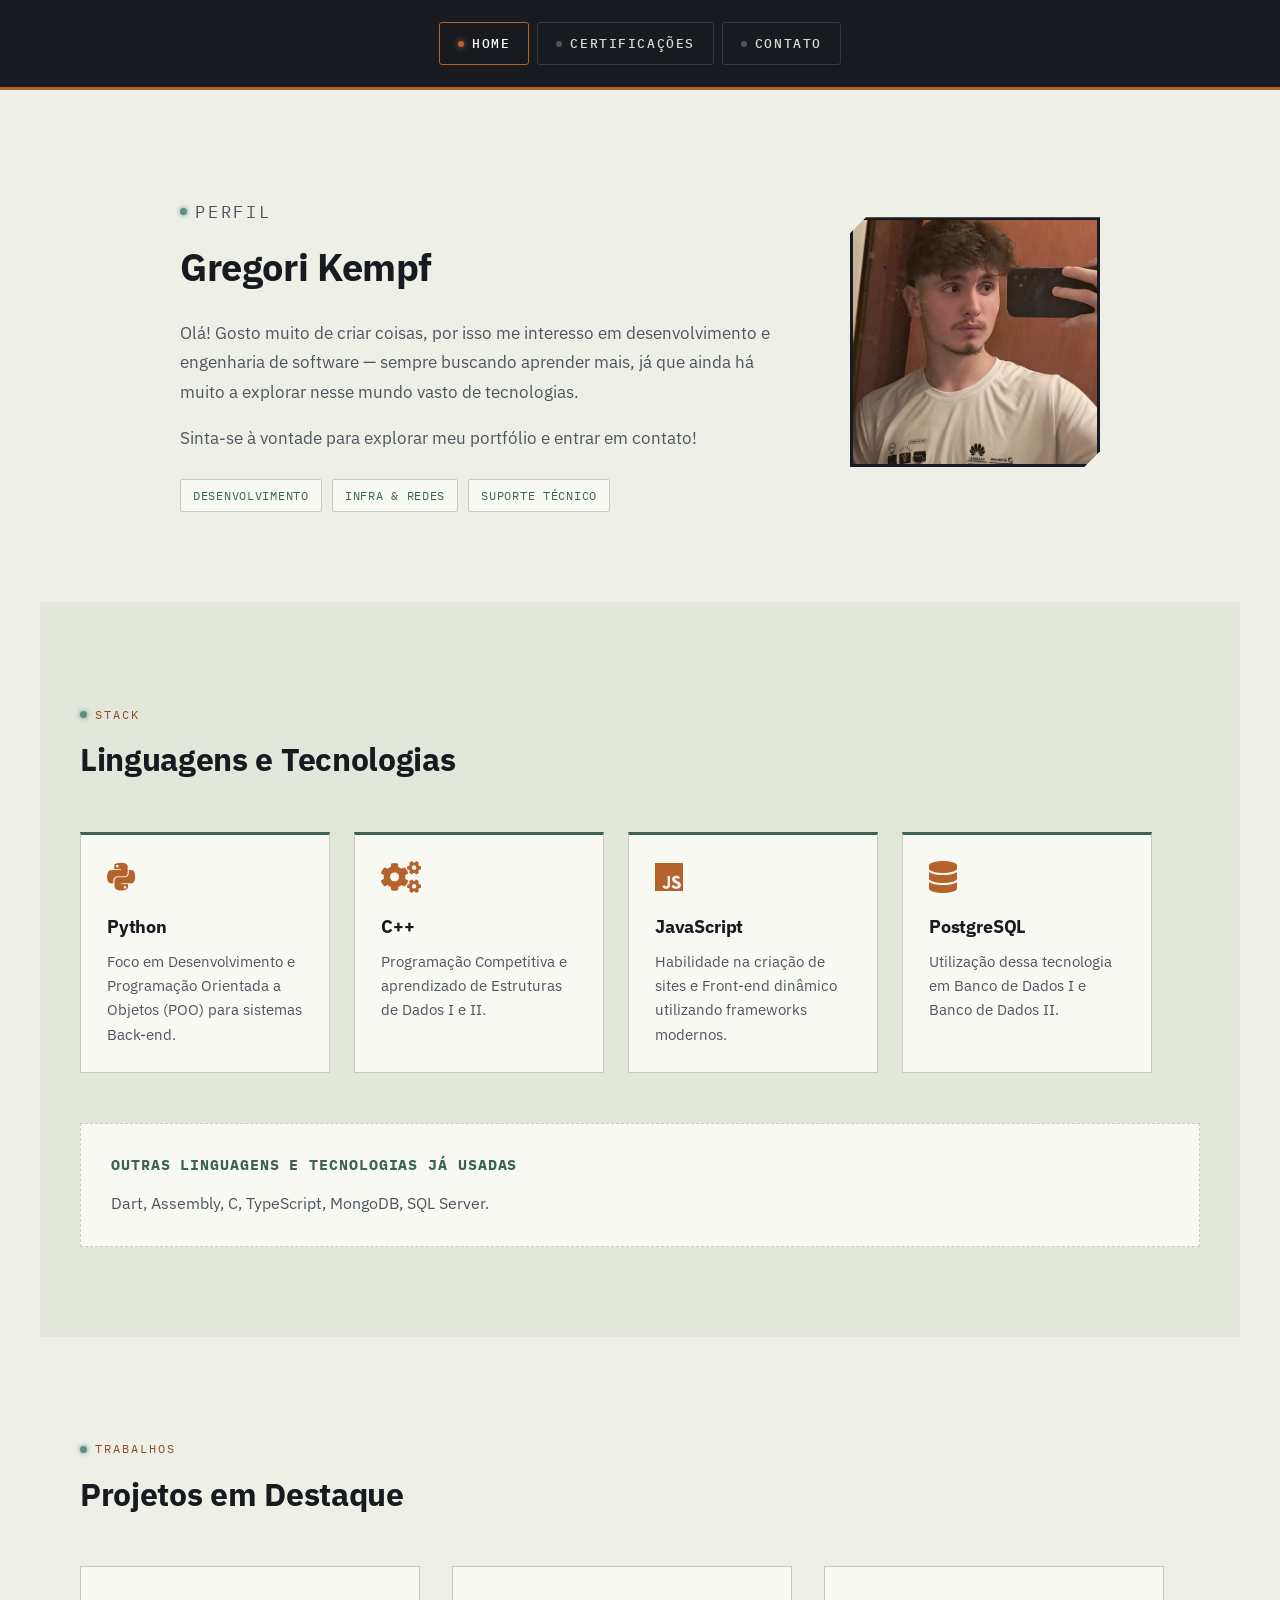
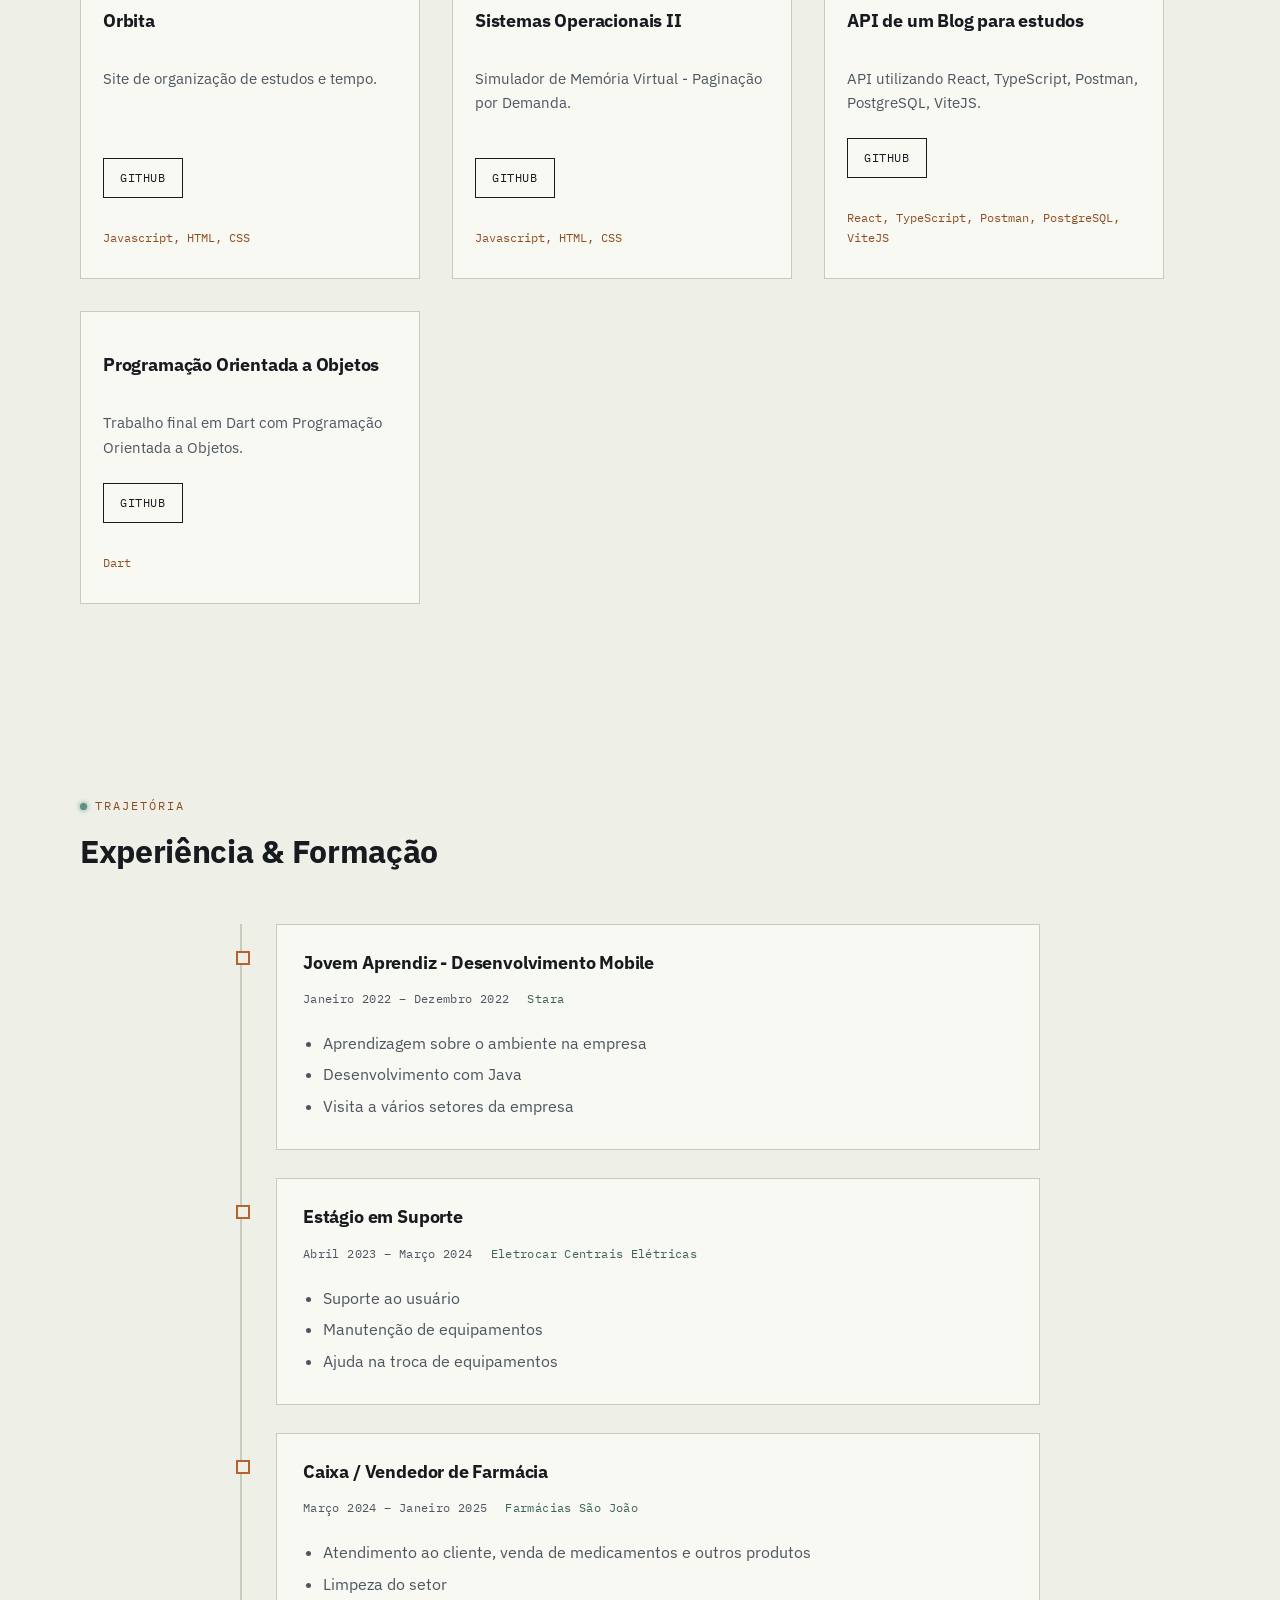
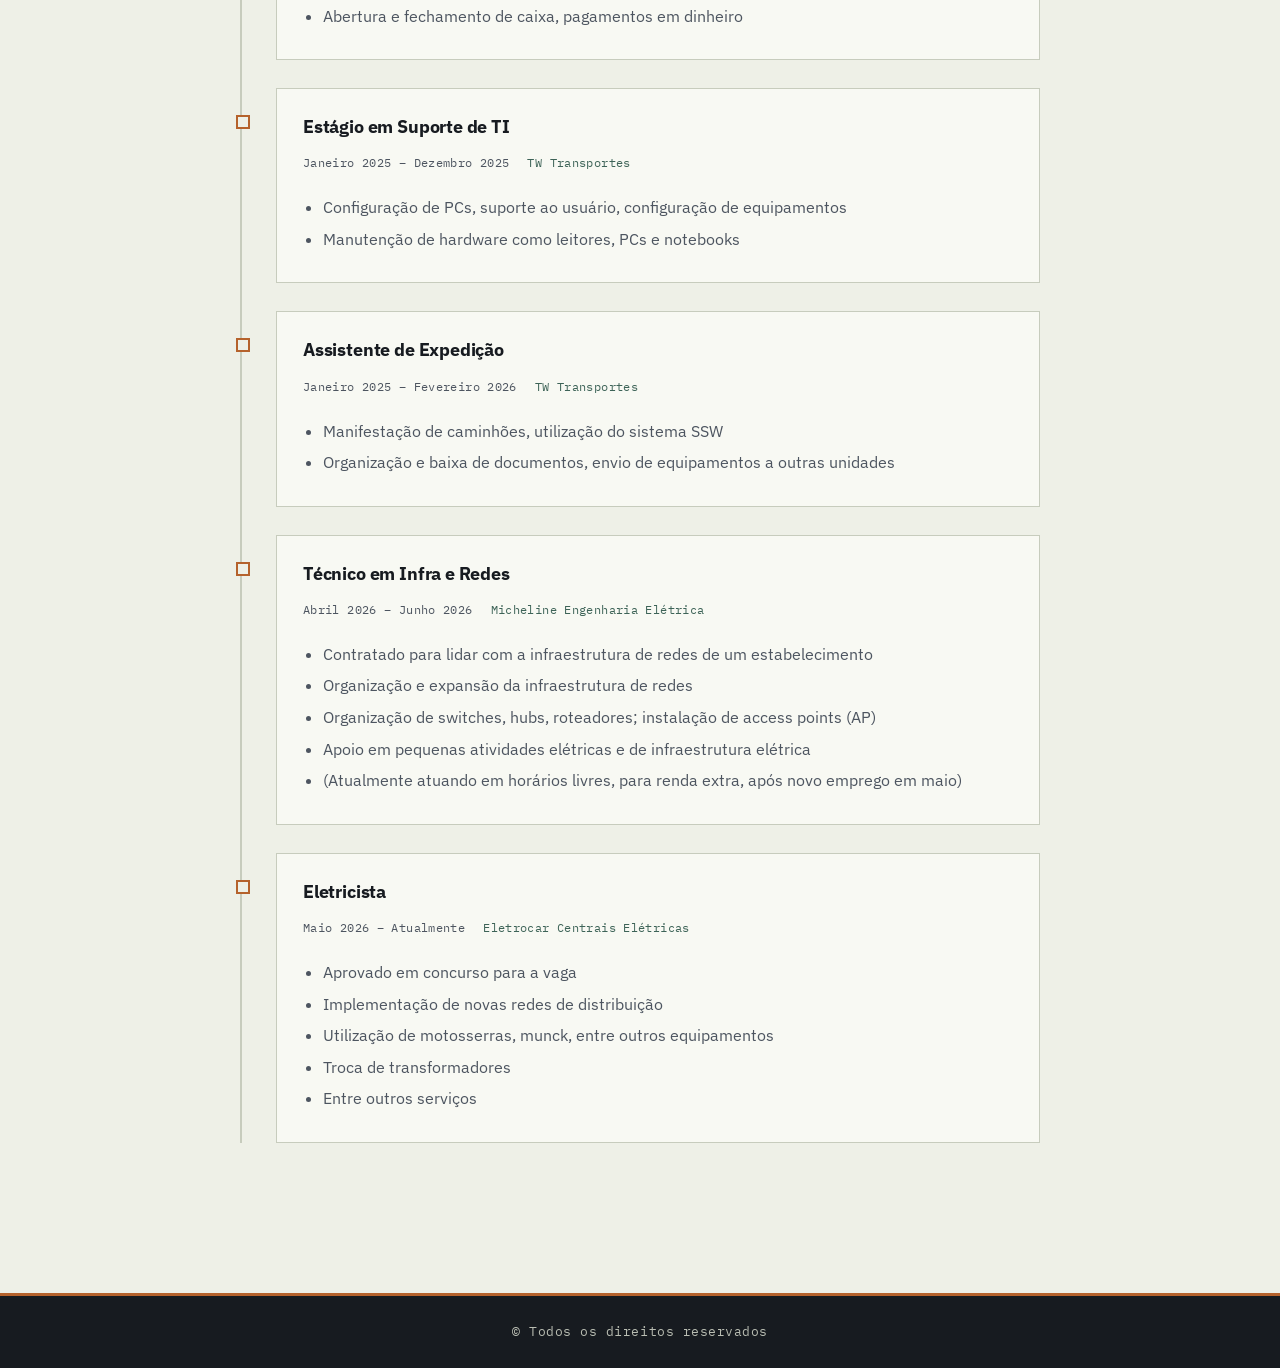
==== commit 05d73d48: "New Project" ====
--- a/index.html
+++ b/index.html
@@ -84,6 +84,16 @@
             </div>
 
             <div class="projects-container">
+
+                 <article class="project-card">
+                    <h3>Orbita</h3>
+                    <p>Site de organização de estudos e tempo.</p>
+                    <div class="project-links">
+                        <a href="https://github.com/GregKmpf/orbita.git" target="_blank" class="btn-repo">GitHub</a>
+                    </div>
+                    <p class="technologies">Javascript, HTML, CSS</p>
+                </article>
+
                 <article class="project-card">
                     <h3>Sistemas Operacionais II</h3>
                     <p>Simulador de Memória Virtual - Paginação por Demanda.</p>
